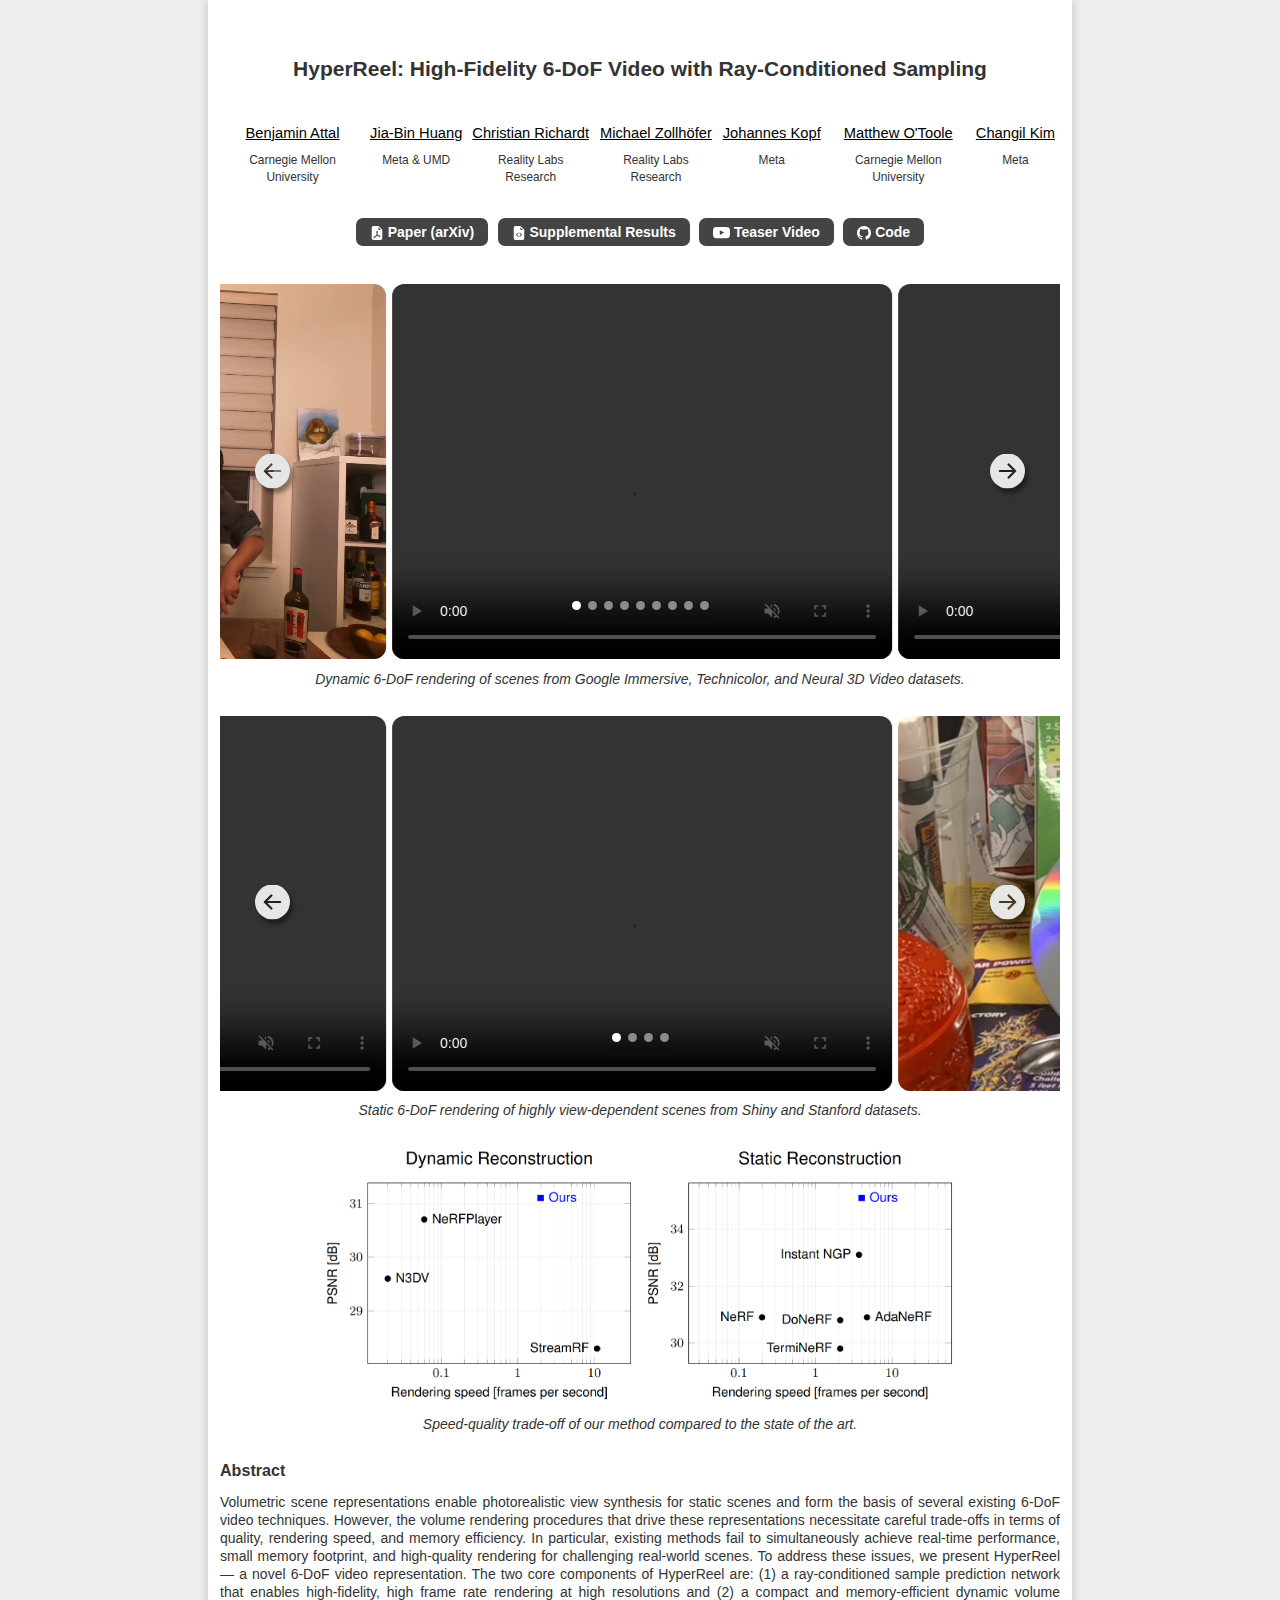
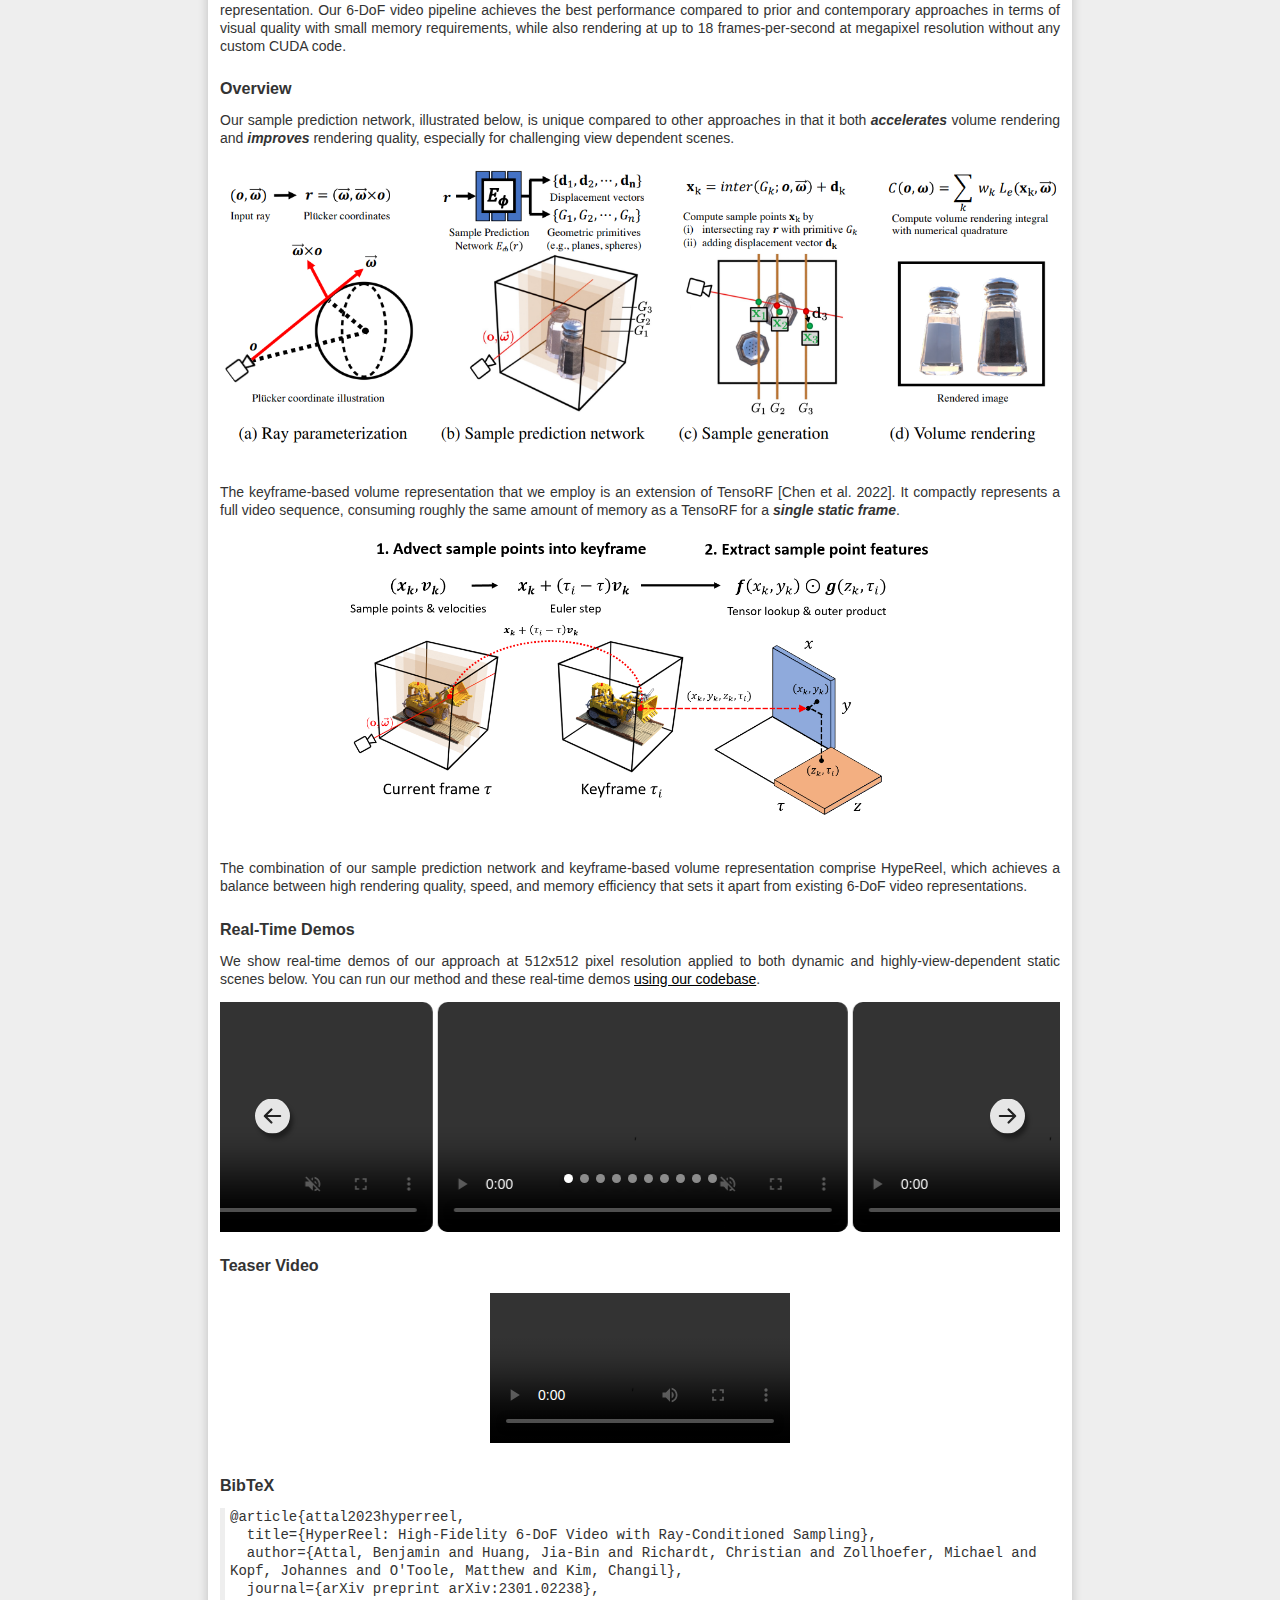
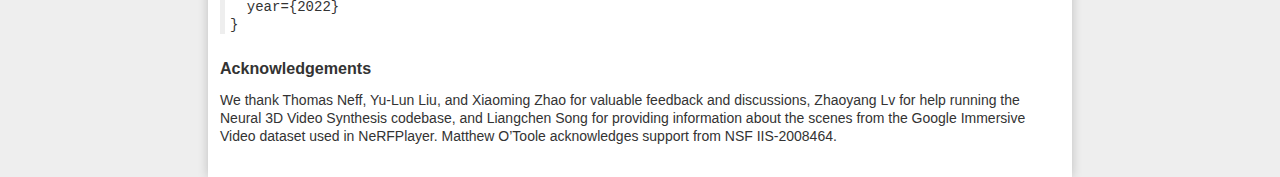
==== index.html @ 1ca680ea "adding video" ====
<!doctype html>
<html lang="en">
<head>
<title>HyperReel: High-Fidelity 6-DoF Video with Ray-Conditioned Sampling</title>
<link rel="stylesheet" href="resources/style.css"/>
<link rel="stylesheet" href="resources/glide.core.min.css">
<link rel="stylesheet" href="resources/glide.theme.min.css">
<link rel="stylesheet" href="resources/glide-custom.css">
<script src="resources/handlers.js"></script>
<script src="resources/glide.min.js"></script>
<script>
window.onload = function() {
  new Glide("#dynamic-carousel", {
    type: "carousel",
    // perView: 1.4,
    perView: 1.68,
    focusAt: "center",
    autoplay: 3000,
    hoverpause: true
  }).mount();
  new Glide("#static-carousel", {
    type: "carousel",
    perView: 1.68,
    focusAt: "center",
    autoplay: 3000,
    hoverpause: true
  }).mount();
  new Glide("#realtime-carousel", {
    type: "carousel",
    perView: 2.05,
    focusAt: "center",
    autoplay: 3000,
    hoverpause: true
  }).mount();
};
</script>
<script async src="https://www.googletagmanager.com/gtag/js?id=G-CQVT3LMJLZ"></script>
<script>
  window.dataLayer = window.dataLayer || [];
  function gtag(){dataLayer.push(arguments);}
  gtag('js', new Date());
  gtag('config', 'G-CQVT3LMJLZ');
</script>
</head>
<body>
<h1 class="center">HyperReel: High-Fidelity 6-DoF Video with Ray-Conditioned Sampling</h1>
<div class="authors">
  <div>
    <p><a href="https://www.battal.me/">Benjamin Attal</a></p>
    <p>Carnegie Mellon University</p>
  </div>
  <div>
    <p><a href="https://jbhuang0604.github.io/">Jia-Bin Huang</a></p>
    <p>Meta & UMD</p>
  </div>
  <div>
    <p><a href="https://richardt.name/">Christian Richardt</a></p>
    <p>Reality Labs Research</p>
  </div>
  <div>
    <p><a href="https://zollhoefer.com/">Michael Zollh&ouml;fer</a></p>
    <p>Reality Labs Research</p>
  </div>
  <div>
    <p><a href="https://johanneskopf.de/">Johannes Kopf</a></p>
    <p>Meta</p>
  </div>
  <div>
    <p><a href="https://www.cs.cmu.edu/~motoole2/">Matthew O'Toole</a></p>
    <p>Carnegie Mellon University</p>
  </div>
  <div>
    <p><a href="https://changilkim.com/">Changil Kim</a></p>
    <p>Meta</p>
  </div>
</div>

<!-- links -->
<div class="links">
  <a href="https://arxiv.org/abs/2301.02238"><span><img src="resources/file-earmark-pdf-fill.svg"/> Paper (arXiv)</span></a>
  <a href="results.html"><span><img src="resources/file-earmark-code-fill.svg"/> Supplemental Results</span></a>
  <a href="#teaser-video"><span><img src="resources/youtube.svg" style="height: 1.2em; vertical-align: -15%;"/> Teaser Video</span></a>
  <a href="https://github.com/facebookresearch/hyperreel"><span><img src="resources/github.svg"/> Code</span></a>
</div>

<!--
<h2>Dynamic Scene Results</h2>
-->

<div class="glide" id="dynamic-carousel">
  <div class="glide__track" data-glide-el="track">
    <ul class="glide__slides">
      <li class="glide__slide">
        <video controls muted loop autoplay>
          <source src="videos/immersive_flames_0.mov" type="video/mp4"/>
        </video>
      </li>
      <li class="glide__slide">
        <video controls muted loop autoplay>
          <source src="videos/immersive_truck_0.mov" type="video/mp4"/>
        </video>
      </li>
      <li class="glide__slide">
        <video controls muted loop autoplay>
          <source src="videos/immersive_horse_50.mov" type="video/mp4"/>
        </video>
      </li>
      <li class="glide__slide">
        <video controls muted loop autoplay>
          <source src="videos/signet_painter.mov" type="video/mp4"/>
        </video>
      </li>
      <li class="glide__slide">
        <video controls muted loop autoplay>
          <source src="videos/signet_theater.mov" type="video/mp4"/>
        </video>
      </li>
      <li class="glide__slide">
        <video controls muted loop autoplay>
          <source src="videos/signet_birthday.mov" type="video/mp4"/>
        </video>
      </li>
      <li class="glide__slide">
        <video controls muted loop autoplay>
          <source src="videos/neural_3d_sear_steak_0.mov" type="video/mp4"/>
        </video>
      </li>
      <li class="glide__slide">
        <video controls muted loop autoplay>
          <source src="videos/neural_3d_cook_spinach_0.mov" type="video/mp4"/>
        </video>
      </li>
      <li class="glide__slide">
        <video controls muted loop autoplay>
          <source src="videos/neural_3d_beef_0.mov" type="video/mp4"/>
        </video>
      </li>
    </ul>
  </div>
  <div class="glide__arrows" data-glide-el="controls">
    <span class="glide__arrow glide__arrow--left" data-glide-dir="<"><img src="resources/arrow-left-circle-fill.svg"/></span>
    <span class="glide__arrow glide__arrow--right" data-glide-dir=">"><img src="resources/arrow-right-circle-fill.svg"/></span>
  </div>
  <div class="glide__bullets" data-glide-el="controls[nav]">
    <span class="glide__bullet" data-glide-dir="=0"></span>
    <span class="glide__bullet" data-glide-dir="=1"></span>
    <span class="glide__bullet" data-glide-dir="=2"></span>
    <span class="glide__bullet" data-glide-dir="=3"></span>
    <span class="glide__bullet" data-glide-dir="=4"></span>
    <span class="glide__bullet" data-glide-dir="=5"></span>
    <span class="glide__bullet" data-glide-dir="=6"></span>
    <span class="glide__bullet" data-glide-dir="=7"></span>
    <span class="glide__bullet" data-glide-dir="=8"></span>
  </div>
</div>
<p class="center shift-to-above">Dynamic 6-DoF rendering of scenes from Google Immersive, Technicolor, and Neural 3D Video datasets.</p>

<!--
<h2>Static Scene Results</h2>
-->

<div class="glide" id="static-carousel">
  <div class="glide__track" data-glide-el="track">
    <ul class="glide__slides">
      <li class="glide__slide">
        <video controls muted loop autoplay>
          <source src="videos/ours_tarot_1.mov" type="video/mp4"/>
        </video>
      </li>
      <li class="glide__slide">
        <video controls muted loop autoplay>
          <source src="videos/ours_cd.mov" type="video/mp4"/>
        </video>
      </li>
      <li class="glide__slide">
        <video controls muted loop autoplay>
          <source src="videos/ours_lab.mov" type="video/mp4"/>
        </video>
      </li>
      <li class="glide__slide">
        <video controls muted loop autoplay>
          <source src="videos/ours_tarot_small_1.mov" type="video/mp4"/>
        </video>
      </li>
    </ul>
  </div>
  <div class="glide__arrows" data-glide-el="controls">
    <span class="glide__arrow glide__arrow--left" data-glide-dir="<"><img src="resources/arrow-left-circle-fill.svg"/></span>
    <span class="glide__arrow glide__arrow--right" data-glide-dir=">"><img src="resources/arrow-right-circle-fill.svg"/></span>
  </div>
  <div class="glide__bullets" data-glide-el="controls[nav]">
    <span class="glide__bullet" data-glide-dir="=0"></span>
    <span class="glide__bullet" data-glide-dir="=1"></span>
    <span class="glide__bullet" data-glide-dir="=2"></span>
    <span class="glide__bullet" data-glide-dir="=3"></span>
  </div>
</div>
<p class="center shift-to-above">Static 6-DoF rendering of highly view-dependent scenes from Shiny and Stanford datasets.</p>

<!--
<h2>Method Performance</h2>
-->

<img src="figures/performance.png" style="display: block; width: 75%; margin: 0 auto;"/>
<p class="center shift-to-above">Speed-quality trade-off of our method compared to the state of the art.</p>

<h2>Abstract</h2>
<p class="justify">Volumetric scene representations enable photorealistic view synthesis for static scenes and form the basis of several existing 6-DoF video techniques.
However, the volume rendering procedures that drive these representations necessitate careful trade-offs in terms of quality, rendering speed, and memory efficiency. 
In particular, existing methods fail to simultaneously achieve real-time performance, small memory footprint, and high-quality rendering for challenging real-world scenes. 
To address these issues, we present HyperReel &mdash; a novel 6-DoF video representation.
The two core components of HyperReel are: 
(1) a ray-conditioned sample prediction network that enables high-fidelity, high frame rate rendering at high resolutions and 
(2) a compact and memory-efficient dynamic volume representation. 
Our 6-DoF video pipeline achieves the best performance compared to prior and contemporary approaches in terms of visual quality with small memory requirements, while also rendering at up to 18 frames-per-second at megapixel resolution without any custom CUDA code.</p>


<h2>Overview</h2>
<div class="justify">
  <p>
    <!--
    Volumetric scene representations such as neural radiance fields [Mildenhall et al. 2020] and instant neural graphics primitives [Müller et al. 2022] have recently made
    great strides towards photorealistic view synthesis for static scenes.

    While several recent works build dynamic view syntheisis pipelines on top of these volumetric representations,
    it remains a challenging task to create a 6-DoF video format that can achieve high quality, fast rendering, and a small memory footprint.

    <br>
    <br>

    We present <em>HyperReel</em>, a novel representation for 6-Degree-of-Freedom Video that achieves state-of-the-art quality
    while being memory efficient and real-time renderable at high-resolution. The two core components of HyperReel are:

    <ol>
        <li>A ray-conditioned sample prediction network that produces sparse point samples for volume rendering.</li>
        <li>A compact keyframe-based dynamic volume representation for dynamic scenes.</li>
    </ol>
    !-->

    Our sample prediction network, illustrated below, is unique compared to other approaches in that it
    both <em>accelerates</em> volume rendering and <em>improves</em> rendering quality,</li>
    especially for challenging view dependent scenes.

    <br>
    <br>
    <img src="figures/pipeline.png" style="display: block; width: 100%; margin-left: auto; margin-right: auto;"/>
    <br>
    <br>

    The keyframe-based volume representation that we employ is an extension of TensoRF [Chen et al. 2022].
    It compactly represents a full video sequence, consuming roughly the same amount of memory as a TensoRF for a <em>single static frame</em>.

    <br>
    <br>
    <img src="figures/dynamic.png" style="display: block; width: 70%; margin-left: auto; margin-right: auto;"/>
    <br>
    <br>

    The combination of our sample prediction network and keyframe-based volume representation comprise HypeReel, which achieves a balance between high rendering quality, speed, and memory efficiency
    that sets it apart from existing 6-DoF video representations.

  </p>
</div>

<!--
<div style="text-align: center;">
  <div class="flex" style="justify-content: space-between; align-items: center; margin-top: 2em;">
    <img src="figures/web_teaser.svg" style="display: block; width: 65%; margin-left:"/>
    <img src="figures/teaser_graph.svg" style="display: block; width: 34%; margin-left:"/>
  </div>
  <p>We present <em>Neural Light Fields with Ray-Space Embedding</em>, which map rays directly to integrated radiance.</p>
</div>
-->

<!--
<div class="flex" style="justify-content: space-between; align-items: center; margin-top: 2em;">
  <img src="figures/teaser_illustration.svg" style="width: 29%;"/>
  <img src="figures/teaser_visual.svg" style="width: 40%;"/>
  <img src="figures/teaser_graph.svg" style="width: 29%;"/>
</div>
<p class="justify">We present <em>Neural Light Fields with Ray-Space Embedding</em>, which map rays directly to integrated radiance (<em>left</em>). Our representation allows for high-quality view synthesis with faithful reconstruction of complex view dependence (<em>middle</em>). We are able to synthesize novel views in a fraction of the time required for the current state-of-the-art approaches, with comparable memory footprint. Our method achieves a more favorable trade-off between quality, speed, and memory than existing approaches for both dense and sparse light fields (<em>right</em>).</p>
-->

<h2 id="demo_videos">Real-Time Demos</h2>
<div class="justify">
<p>
  We show real-time demos of our approach at 512x512 pixel resolution applied to both dynamic and highly-view-dependent static scenes below.
  You can run our method and these real-time demos <a href="https://github.com/facebookresearch/hyperreel">using our codebase</a>.
</p>
</div>

<!-- real-time demo carousel -->
<div class="glide" id="realtime-carousel">
  <div class="glide__track" data-glide-el="track">
    <ul class="glide__slides">
      <li class="glide__slide">
        <video controls muted loop autoplay>
          <source src="videos/technicolor_1.mov" type="video/mp4"/>
        </video>
      </li>
      <li class="glide__slide">
        <video controls muted loop autoplay>
          <source src="videos/technicolor_2.mov" type="video/mp4"/>
        </video>
      </li>
      <li class="glide__slide">
        <video controls muted loop autoplay>
          <source src="videos/immersive_2.mov" type="video/mp4"/>
        </video>
      </li>
      <li class="glide__slide">
        <video controls muted loop autoplay>
          <source src="videos/immersive_1.mov" type="video/mp4"/>
        </video>
      </li>
      <li class="glide__slide">
        <video controls muted loop autoplay>
          <source src="videos/shiny_1.mov" type="video/mp4"/>
        </video>
      </li>
      <li class="glide__slide">
        <video controls muted loop autoplay>
          <source src="videos/shiny_2.mov" type="video/mp4"/>
        </video>
      </li>
      <li class="glide__slide">
        <video controls muted loop autoplay>
          <source src="videos/stanford_1.mov" type="video/mp4"/>
        </video>
      </li>
      <li class="glide__slide">
        <video controls muted loop autoplay>
          <source src="videos/stanford_2.mov" type="video/mp4"/>
        </video>
      </li>
      <li class="glide__slide">
        <video controls muted loop autoplay>
          <source src="videos/donerf_1.mov" type="video/mp4"/>
        </video>
      </li>
      <li class="glide__slide">
        <video controls muted loop autoplay>
          <source src="videos/donerf_2.mov" type="video/mp4"/>
        </video>
      </li>
    </ul>
  </div>
  <div class="glide__arrows" data-glide-el="controls">
    <span class="glide__arrow glide__arrow--left" data-glide-dir="<"><img src="resources/arrow-left-circle-fill.svg"/></span>
    <span class="glide__arrow glide__arrow--right" data-glide-dir=">"><img src="resources/arrow-right-circle-fill.svg"/></span>
  </div>
  <div class="glide__bullets" data-glide-el="controls[nav]">
    <span class="glide__bullet" data-glide-dir="=0"></span>
    <span class="glide__bullet" data-glide-dir="=1"></span>
    <span class="glide__bullet" data-glide-dir="=2"></span>
    <span class="glide__bullet" data-glide-dir="=3"></span>
    <span class="glide__bullet" data-glide-dir="=4"></span>
    <span class="glide__bullet" data-glide-dir="=5"></span>
    <span class="glide__bullet" data-glide-dir="=6"></span>
    <span class="glide__bullet" data-glide-dir="=7"></span>
    <span class="glide__bullet" data-glide-dir="=8"></span>
    <span class="glide__bullet" data-glide-dir="=9"></span>
  </div>
</div>


<h2 id="teaser-video">Teaser Video</h2>
<div style="margin-left: auto; margin-right: auto; text-align: center;">
  <video controls style="width: auto; height: auto; display: inline-block;">
    <source src="figures/hyperreel.mp4" type="video/mp4"/>
  </video>
</div>

<h2>BibTeX</h2>
<pre><code>@article{attal2023hyperreel,
  title={HyperReel: High-Fidelity 6-DoF Video with Ray-Conditioned Sampling},
  author={Attal, Benjamin and Huang, Jia-Bin and Richardt, Christian and Zollhoefer, Michael and Kopf, Johannes and O'Toole, Matthew and Kim, Changil},
  journal={arXiv preprint arXiv:2301.02238},
  year={2022}
}</code></pre>

<h2>Acknowledgements</h2>
<p>We thank Thomas Neff, Yu-Lun Liu, and Xiaoming Zhao
for valuable feedback and discussions, Zhaoyang Lv for
help running the Neural 3D Video Synthesis codebase,
and Liangchen Song for providing information about the
scenes from the Google Immersive Video dataset used in
NeRFPlayer. Matthew O’Toole acknowledges support
from NSF IIS-2008464.</p>

</body>
</html>
---- resources/style.css ----
html {
  background-color: #eee;
  margin: 0;
  scroll-behavior: smooth;
}
body {
  font-family: -apple-system, BlinkMacSystemFont, helvetica, arial, sans-serif;
  /* font-size: 11pt; */
  /* line-height: 1.2em; */
  font-size: 14px;
  line-height: 18px;
  font-weight: 300;
  text-align: left;
  background-color: white;
  color: #333;
  width: 840px;
  margin: 0 auto;
  padding: 18px 12px;
  box-shadow: 0 0 10px 0 rgba(0, 0, 0, 0.2);
  -webkit-font-smoothing: antialiased;
}
body.results {
  font-family: -apple-system, BlinkMacSystemFont, helvetica, arial, sans-serif;
  /* font-size: 11pt; */
  /* line-height: 1.2em; */
  font-size: 14px;
  line-height: 18px;
  font-weight: 300;
  text-align: left;
  background-color: white;
  color: #333;
  width: 1024px;
  margin: 0 auto;
  padding: 18px 12px;
  box-shadow: 0 0 10px 0 rgba(0, 0, 0, 0.2);
  -webkit-font-smoothing: antialiased;
}
h1 {
  /* text-align: center; */
  text-align: left;
}
h1 {
  font-size: 1.5em;
  margin-top: 2em;
  margin-bottom: 1em;
}
h2 {
  font-size: 1.15em;
  margin-top: 1.5em;
  /* margin-bottom: 0; */
}
h2 span:last-child {
  float: right;
  font-weight: bold;
  color: #333;
  background-color: #ddd;
  border-radius: 0.2em;
  padding: 0 0.3em 0 0.35em;
  font-size: 0.8em;
  font-family: verdana;
}
p, ul {
  /* margin-top: 0.6em;
  margin-bottom: 1.1em; */
}
ul {
  padding-left: 2em;
}
a {
  text-decoration: underline; color: black;
}
a:hover {
  text-decoration: underline; color: gray;
}
a.invert {
  text-decoration: none; color: white; font-weight: bold;
}
a.invert:hover {
  text-decoration: none; color: #ccc;
}

div.links {
  text-align: center;
  justify-content: space-around;
  margin-top: 0.5em;
  margin-bottom: 2.5em;
  line-height: 2.5em;
}
div.links a {
  text-decoration: none;
}
div.links a:hover {
  text-decoration: none;
}
div.links span {
  background-color: #444;
  color: white;
  font-weight: bold;
  border-radius: 0.5em;
  padding: 0.4em 1em 0.5em 1em;
  margin: 0 0.2em;
  white-space: nowrap;
}
div.links span:hover {
  background-color: #777;
}
div.links img {
  height: 1em;
  vertical-align: -10%;
  filter: brightness(0%) saturate(100%) invert(100%) sepia(0%) saturate(0%) hue-rotate(24deg) brightness(100%) contrast(100%);
}

/* wrap long lines */
pre {
  white-space: pre-wrap;
  white-space: -moz-pre-wrap;
  white-space: -o-pre-wrap;
  word-wrap: break-word;
  text-align: left;
}
pre {
  border-left: 5px solid #eee;
  padding-left: 5px;
}
@media only screen and (max-device-width: 480px) {
  html { background-color: white; }
  body { width: 97%; box-shadow: none; }
  body {
    -webkit-text-size-adjust: 100%;
    -moz-text-size-adjust:    100%;
    -ms-text-size-adjust:     100%;
  }
  body { font-size: 1.25em; font-size: 2.1vw; line-height: 1.6em; line-height: 2.7vw; }
}
@media print {
  html { background-color: white; }
  body { width: 97%; box-shadow: none; }
}

button {
  padding: 0.5em 0.75em;
  margin: 0.4em 0.4em;
  min-width: 18ch;
  max-width: 18ch;
  text-align: left;
  background-color: #ddd;
  color: #333;
  border-radius: 5px;
  border: none;
  cursor: pointer;

  @media screen and (-ms-high-contrast: active) {
    border: 2px solid currentcolor;
  }
}

button.on {
  background-color: #333;
  color: #bbb;
}

p.btncap {
  margin: 0.4em 0.4em;
  padding: 0 0.2em;
  color: #333;
  border-bottom: 2px solid #333;
  font-weight: bold;
  font-style: italic;
  font-size: 0.8em;
}

.shift-to-above {
  margin-top: 0.75em;
  margin-bottom: 2em;
  font-style: italic;
}
.center {
  text-align: center;
}
.flex {
  display: flex;
}
.desc {
  margin: 1.5em 0.4em;
}
.wider_buttons button {
  display: block;
  min-width: 18ch;
  max-width: 18ch;
}
.horns button {
  text-align: center;
  display: block;
  min-width: 27ch;
  width: 180px;
}
.tarot button {
  text-align: center;
  display: block;
  min-width: 11ch;
  width: 95px;
}
button {
  display: block;
}
video {
  display: none;
  max-width: 640px;
  max-height: 640px;
  width: auto;
  height: auto;
  margin: 0.4em;
}
video.fabien{
  margin-top: 10em;
  margin-bottom: 10em;
  -moz-transform:rotate(-90deg);
  -webkit-transform:rotate(-90deg);
  -o-transform:rotate(-90deg);
  -ms-transform:rotate(-90deg);
  transform:rotate(-90deg);
}
video.on {
  display: block;
}
img[id^="img"] {
  display: none;
  max-width: 640px;
  max-height: 640px;
  width: auto;
  height: auto;
  margin: 0.4em;
}
img.shiny_img {
  display: none;
  max-width: 640px;
  max-height: 640px;
  width: auto;
  height: auto;
  margin: 0.4em;
}
img.on {
  display: block;
}

.teaser {
}

.teaser video {
  width: 410px;
}

.teaser .crop {
  overflow: hidden;
  height: 307px;
}

.teaser .horns video {
  height: 307px;
  margin-top: 0px;
}

.teaser .tarot video {
  height: 410px;
  margin-top: -65px;
}

.closeup {
  width: 100px;
}

.closeup img {
  width: 100%;
}

.closeup div {
  width: 100%;
  font-size: 1em;
  font-weight: 400;
  text-align: center;
}

.closeup em {
  font-weight: 600;
  font-style: normal;
}

/*
div.imgcontainer {
  display: none;
  width: 540px;
  height: 540px;
  margin: 0.4em;
}
div.on {
  display: block;
}

div.imgcontainer img {
  display: block;
  max-width: 100%;
  max-height: 100%;
  width: auto;
  height: auto;
}
*/

.authors {
  display: flex;
  justify-content: space-evenly;
  text-align: center;
}

.authors div {
  /* width: 25ch; */
  margin-top: 10px;
  margin-bottom: 10px;
  margin-left: 5px;
  margin-right: 5px;
}

.authors div p:first-child {
  font-size: 1.05em;
  margin-bottom: 0.7em;
  white-space: nowrap;
}

.authors div p:last-child {
  margin-top: 0.5em;
  font-size: 0.85em;
  line-height: 1.4em;
}

.justify {
  text-align: justify;
}

.shadow {
  box-shadow: 0 4px 8px 0 rgba(0, 0, 0, 0.2), 0 6px 20px 0 rgba(0, 0, 0, 0.19);
}

em {
  font-weight: bold;
}

.tooltip {
  position: relative;
  display: inline-block;
  text-decoration: underline;
  text-decoration-style: dotted;
  cursor: pointer;
}

.tooltip .tooltiptext {
  visibility: hidden;
  width: 120px;
  background-color: black;
  color: #fff;
  text-align: left;
  border-radius: 6px;
  padding: 5px;
  position: absolute;
  z-index: 1;
  bottom: 150%;
  left: 50%;
  margin-left: -60px;
}

.tooltip .tooltiptext::after {
  content: "";
  position: absolute;
  top: 100%;
  left: 50%;
  margin-left: -5px;
  border-width: 5px;
  border-style: solid;
  border-color: black transparent transparent transparent;
}

.tooltip:hover .tooltiptext {
  visibility: visible;
}
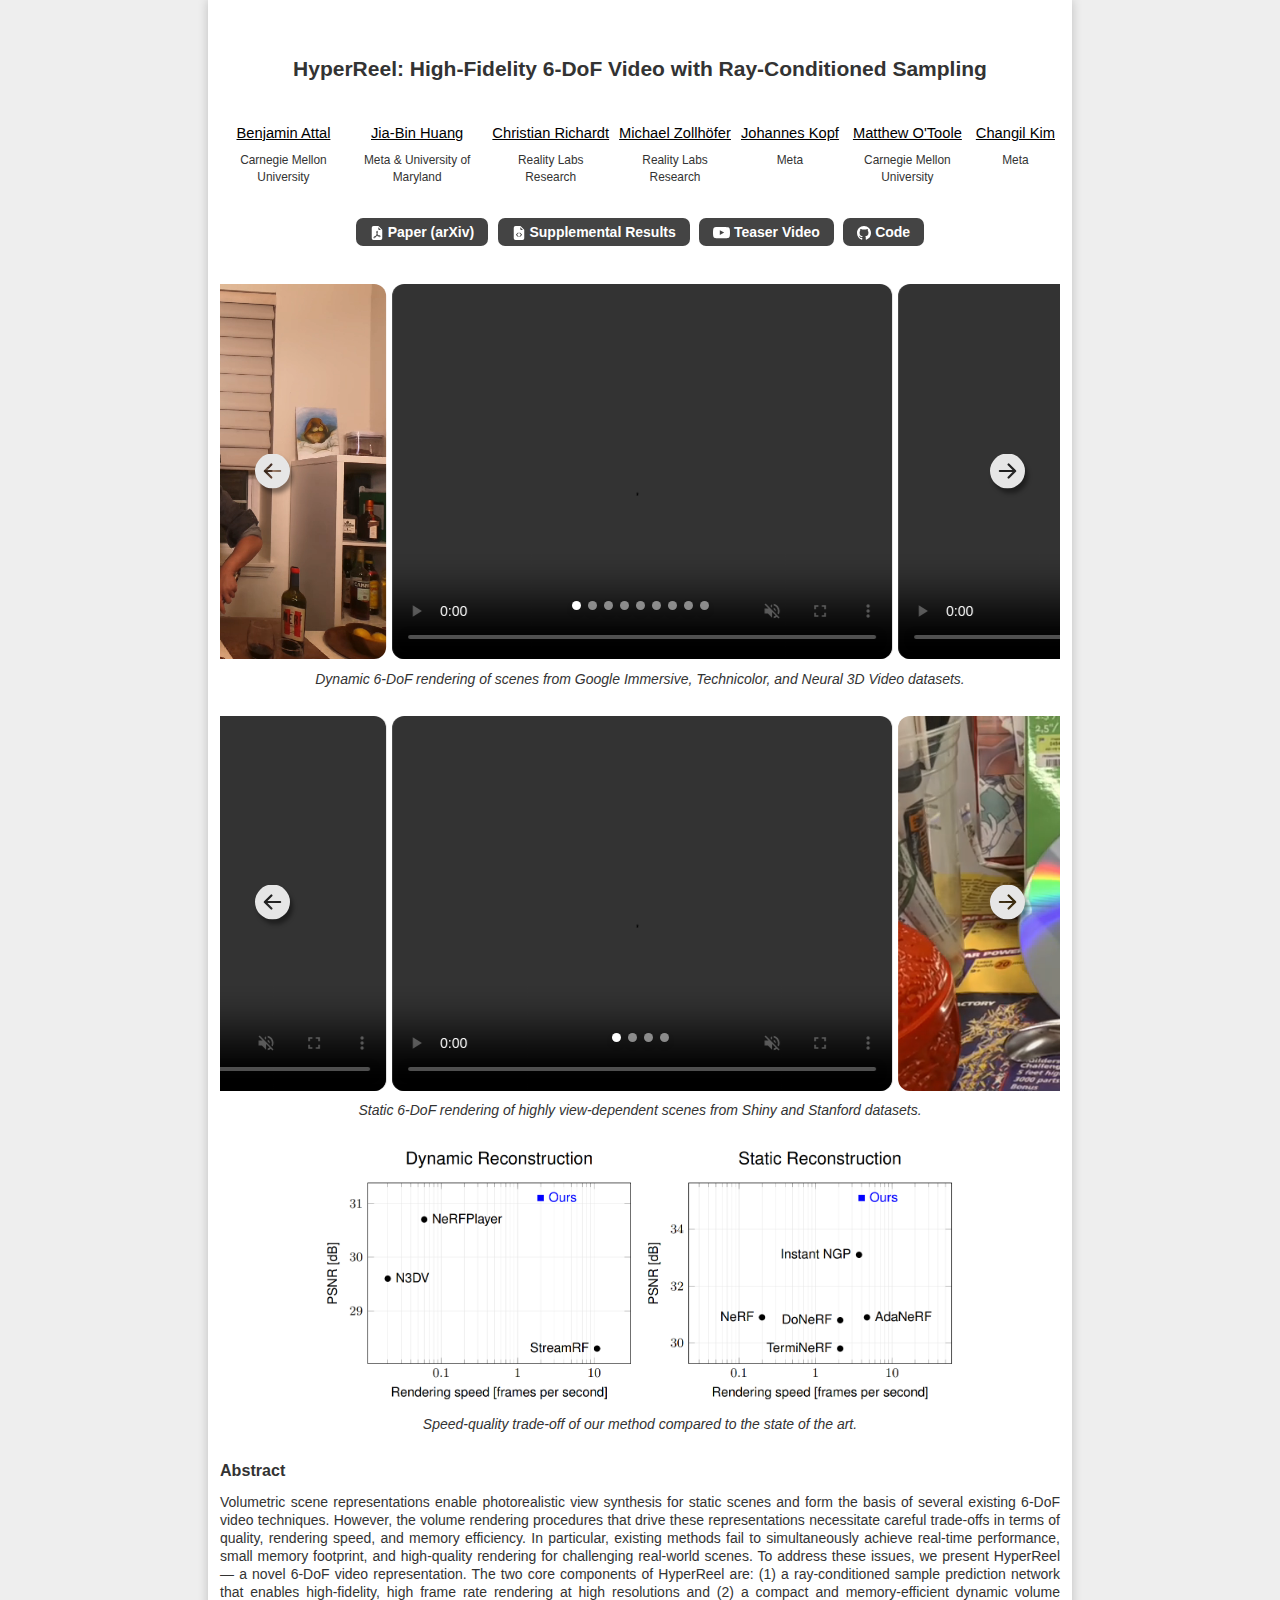
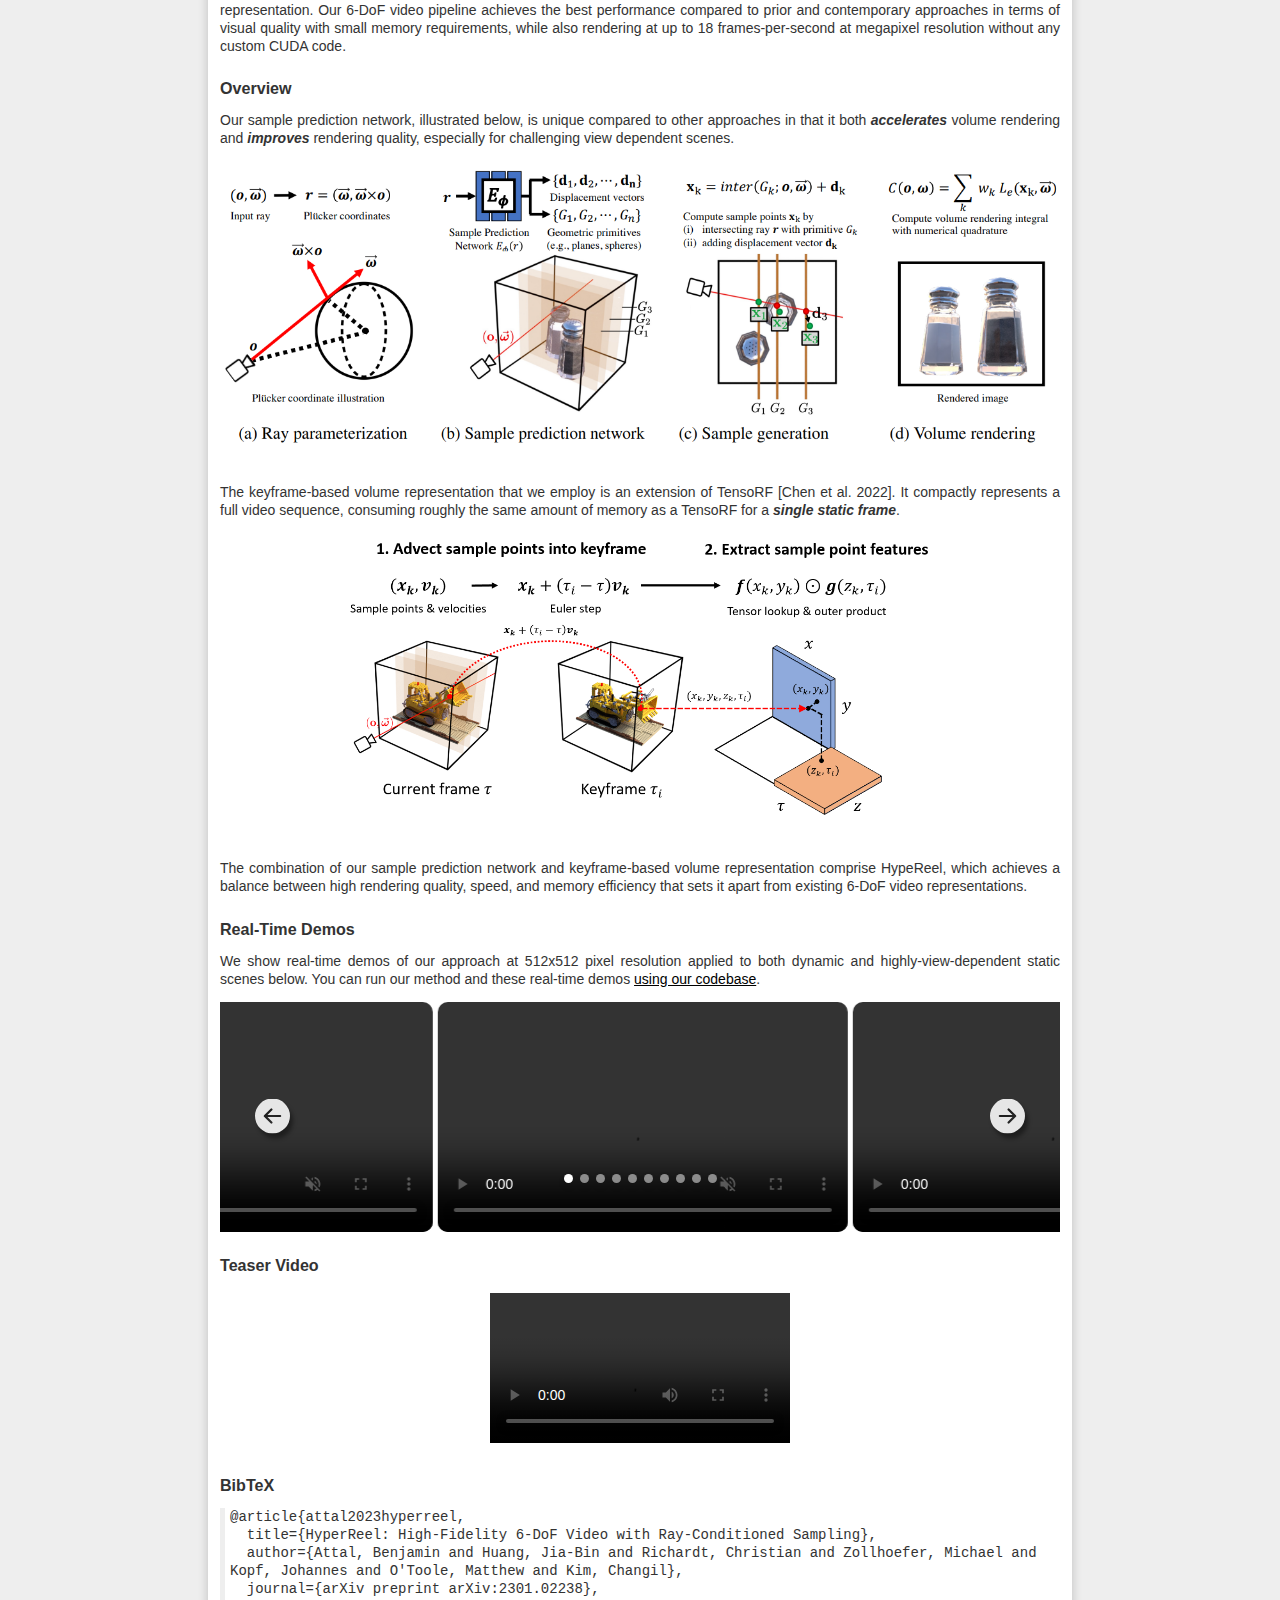
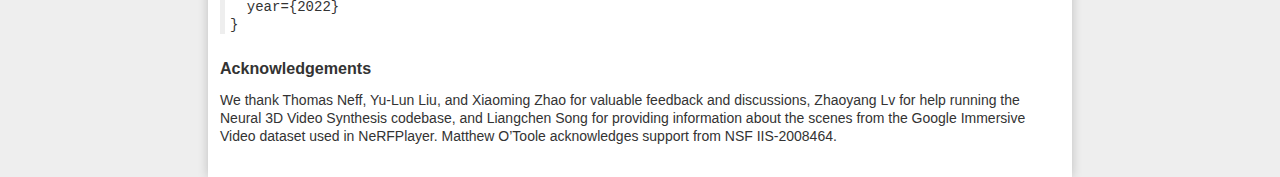
==== commit 68271fd8: "updates" ====
--- a/index.html
+++ b/index.html
@@ -51,7 +51,7 @@
   </div>
   <div>
     <p><a href="https://jbhuang0604.github.io/">Jia-Bin Huang</a></p>
-    <p>Meta & UMD</p>
+    <p>Meta &amp; University of Maryland</p>
   </div>
   <div>
     <p><a href="https://richardt.name/">Christian Richardt</a></p>
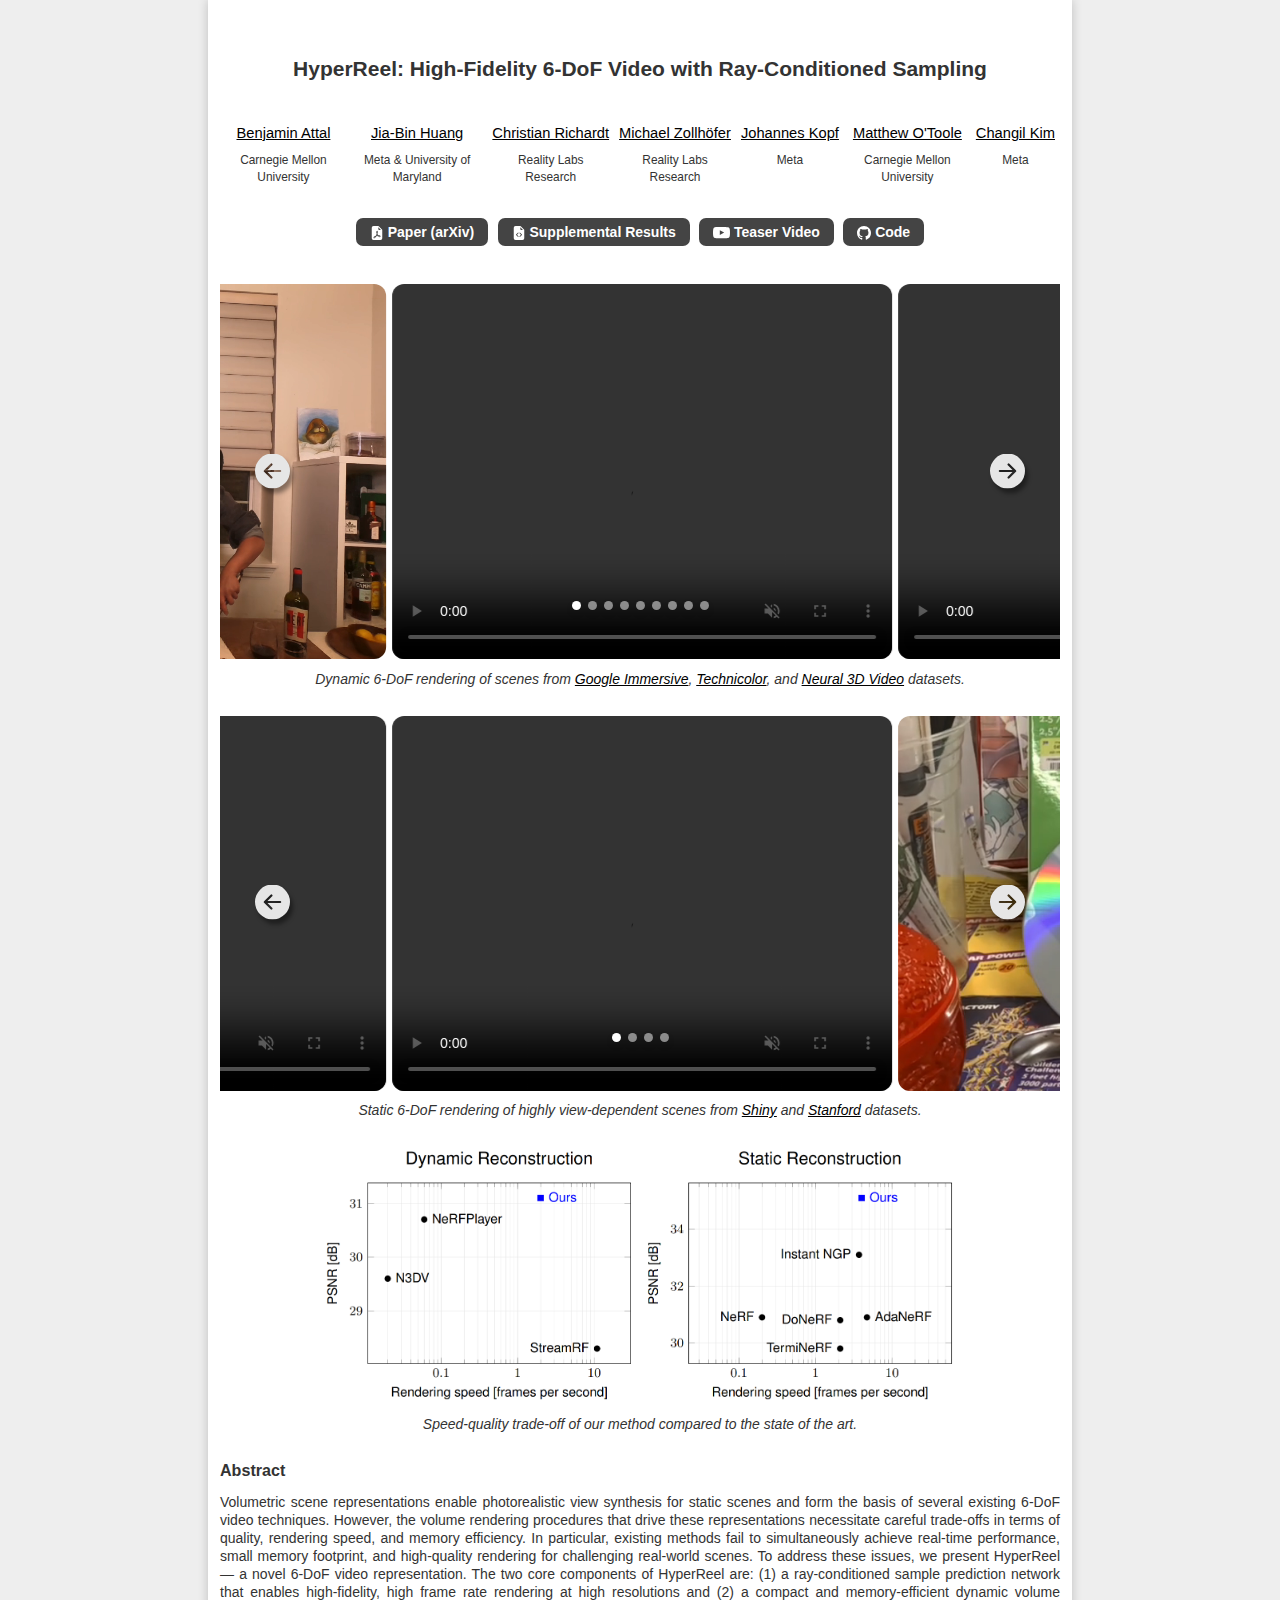
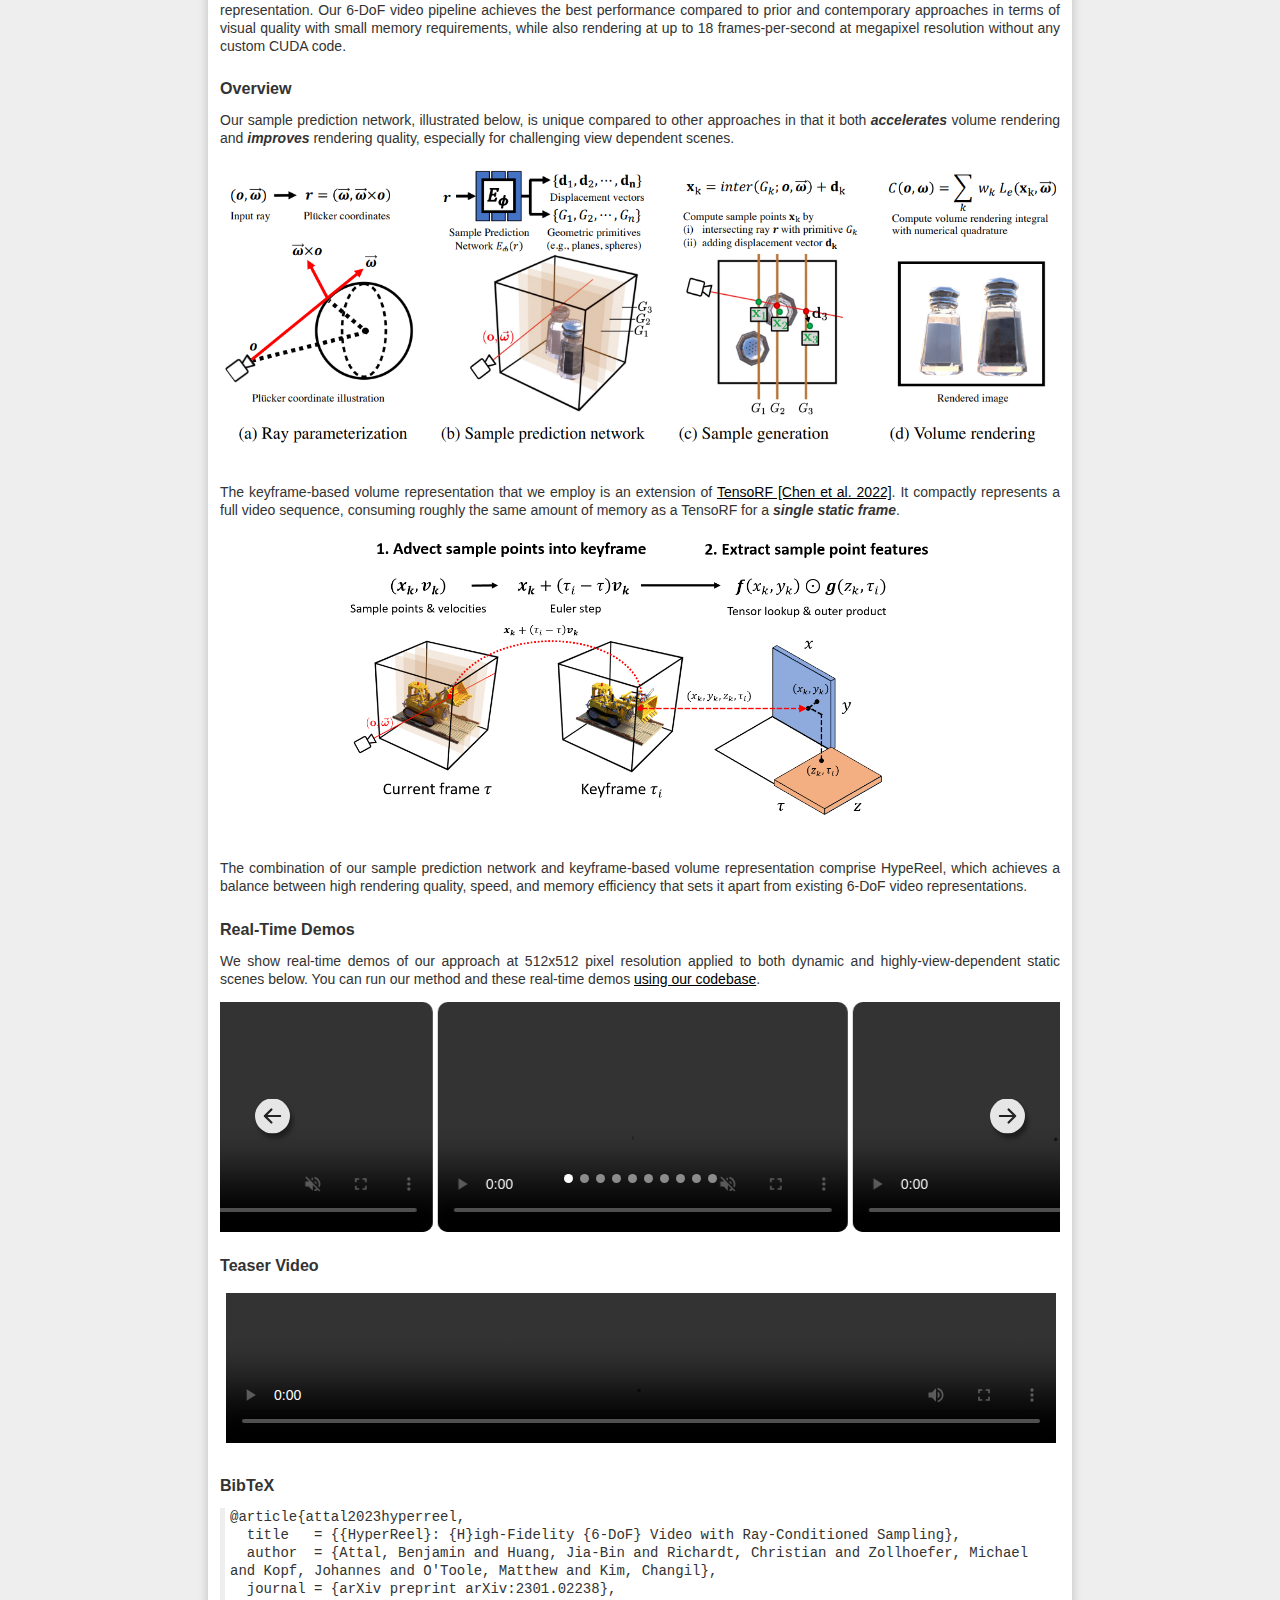
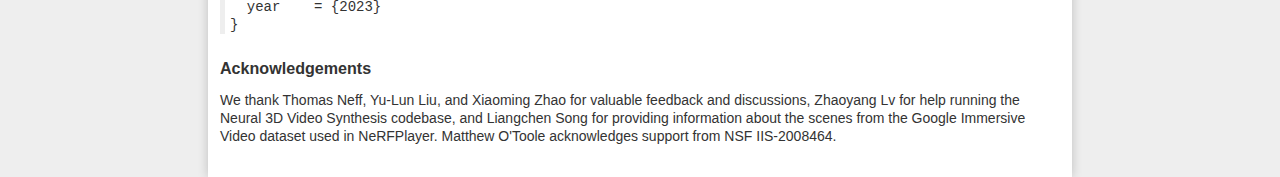
==== commit c6e5715b: "updates" ====
--- a/index.html
+++ b/index.html
@@ -12,7 +12,6 @@
 window.onload = function() {
   new Glide("#dynamic-carousel", {
     type: "carousel",
-    // perView: 1.4,
     perView: 1.68,
     focusAt: "center",
     autoplay: 3000,
@@ -34,12 +33,12 @@
   }).mount();
 };
 </script>
-<script async src="https://www.googletagmanager.com/gtag/js?id=G-CQVT3LMJLZ"></script>
+<script async src="https://www.googletagmanager.com/gtag/js?id=G-RZ6PES7EKD"></script>
 <script>
   window.dataLayer = window.dataLayer || [];
   function gtag(){dataLayer.push(arguments);}
   gtag('js', new Date());
-  gtag('config', 'G-CQVT3LMJLZ');
+  gtag('config', 'G-RZ6PES7EKD');
 </script>
 </head>
 <body>
@@ -82,10 +81,6 @@
   <a href="#teaser-video"><span><img src="resources/youtube.svg" style="height: 1.2em; vertical-align: -15%;"/> Teaser Video</span></a>
   <a href="https://github.com/facebookresearch/hyperreel"><span><img src="resources/github.svg"/> Code</span></a>
 </div>
-
-<!--
-<h2>Dynamic Scene Results</h2>
--->
 
 <div class="glide" id="dynamic-carousel">
   <div class="glide__track" data-glide-el="track">
@@ -153,11 +148,7 @@
     <span class="glide__bullet" data-glide-dir="=8"></span>
   </div>
 </div>
-<p class="center shift-to-above">Dynamic 6-DoF rendering of scenes from Google Immersive, Technicolor, and Neural 3D Video datasets.</p>
-
-<!--
-<h2>Static Scene Results</h2>
--->
+<p class="center shift-to-above">Dynamic 6-DoF rendering of scenes from <a href="https://github.com/augmentedperception/deepview_video_dataset">Google Immersive</a>, <a href="https://www.interdigital.com/data_sets/light-field-dataset">Technicolor</a>, and <a href="https://github.com/facebookresearch/Neural_3D_Video">Neural 3D Video</a> datasets.</p>
 
 <div class="glide" id="static-carousel">
   <div class="glide__track" data-glide-el="track">
@@ -195,11 +186,7 @@
     <span class="glide__bullet" data-glide-dir="=3"></span>
   </div>
 </div>
-<p class="center shift-to-above">Static 6-DoF rendering of highly view-dependent scenes from Shiny and Stanford datasets.</p>
-
-<!--
-<h2>Method Performance</h2>
--->
+<p class="center shift-to-above">Static 6-DoF rendering of highly view-dependent scenes from <a href="https://vistec-my.sharepoint.com/:f:/g/personal/pakkapon_p_s19_vistec_ac_th/EnIUhsRVJOdNsZ_4smdhye0B8z0VlxqOR35IR3bp0uGupQ?e=TsaQgM">Shiny</a> and <a href="http://lightfield.stanford.edu/lfs.html">Stanford</a> datasets.</p>
 
 <img src="figures/performance.png" style="display: block; width: 75%; margin: 0 auto;"/>
 <p class="center shift-to-above">Speed-quality trade-off of our method compared to the state of the art.</p>
@@ -214,29 +201,9 @@
 (2) a compact and memory-efficient dynamic volume representation. 
 Our 6-DoF video pipeline achieves the best performance compared to prior and contemporary approaches in terms of visual quality with small memory requirements, while also rendering at up to 18 frames-per-second at megapixel resolution without any custom CUDA code.</p>
 
-
 <h2>Overview</h2>
 <div class="justify">
   <p>
-    <!--
-    Volumetric scene representations such as neural radiance fields [Mildenhall et al. 2020] and instant neural graphics primitives [Müller et al. 2022] have recently made
-    great strides towards photorealistic view synthesis for static scenes.
-
-    While several recent works build dynamic view syntheisis pipelines on top of these volumetric representations,
-    it remains a challenging task to create a 6-DoF video format that can achieve high quality, fast rendering, and a small memory footprint.
-
-    <br>
-    <br>
-
-    We present <em>HyperReel</em>, a novel representation for 6-Degree-of-Freedom Video that achieves state-of-the-art quality
-    while being memory efficient and real-time renderable at high-resolution. The two core components of HyperReel are:
-
-    <ol>
-        <li>A ray-conditioned sample prediction network that produces sparse point samples for volume rendering.</li>
-        <li>A compact keyframe-based dynamic volume representation for dynamic scenes.</li>
-    </ol>
-    !-->
-
     Our sample prediction network, illustrated below, is unique compared to other approaches in that it
     both <em>accelerates</em> volume rendering and <em>improves</em> rendering quality,</li>
     especially for challenging view dependent scenes.
@@ -247,7 +214,7 @@
     <br>
     <br>
 
-    The keyframe-based volume representation that we employ is an extension of TensoRF [Chen et al. 2022].
+    The keyframe-based volume representation that we employ is an extension of <a href="https://apchenstu.github.io/TensoRF/">TensoRF [Chen et al. 2022]</a>.
     It compactly represents a full video sequence, consuming roughly the same amount of memory as a TensoRF for a <em>single static frame</em>.
 
     <br>
@@ -258,28 +225,8 @@
 
     The combination of our sample prediction network and keyframe-based volume representation comprise HypeReel, which achieves a balance between high rendering quality, speed, and memory efficiency
     that sets it apart from existing 6-DoF video representations.
-
   </p>
 </div>
-
-<!--
-<div style="text-align: center;">
-  <div class="flex" style="justify-content: space-between; align-items: center; margin-top: 2em;">
-    <img src="figures/web_teaser.svg" style="display: block; width: 65%; margin-left:"/>
-    <img src="figures/teaser_graph.svg" style="display: block; width: 34%; margin-left:"/>
-  </div>
-  <p>We present <em>Neural Light Fields with Ray-Space Embedding</em>, which map rays directly to integrated radiance.</p>
-</div>
--->
-
-<!--
-<div class="flex" style="justify-content: space-between; align-items: center; margin-top: 2em;">
-  <img src="figures/teaser_illustration.svg" style="width: 29%;"/>
-  <img src="figures/teaser_visual.svg" style="width: 40%;"/>
-  <img src="figures/teaser_graph.svg" style="width: 29%;"/>
-</div>
-<p class="justify">We present <em>Neural Light Fields with Ray-Space Embedding</em>, which map rays directly to integrated radiance (<em>left</em>). Our representation allows for high-quality view synthesis with faithful reconstruction of complex view dependence (<em>middle</em>). We are able to synthesize novel views in a fraction of the time required for the current state-of-the-art approaches, with comparable memory footprint. Our method achieves a more favorable trade-off between quality, speed, and memory than existing approaches for both dense and sparse light fields (<em>right</em>).</p>
--->
 
 <h2 id="demo_videos">Real-Time Demos</h2>
 <div class="justify">
@@ -363,20 +310,19 @@
   </div>
 </div>
 
-
 <h2 id="teaser-video">Teaser Video</h2>
-<div style="margin-left: auto; margin-right: auto; text-align: center;">
-  <video controls style="width: auto; height: auto; display: inline-block;">
+<div class="center">
+  <video controls style="width: 830px;" class="no-result">
     <source src="figures/hyperreel.mp4" type="video/mp4"/>
   </video>
 </div>
 
 <h2>BibTeX</h2>
 <pre><code>@article{attal2023hyperreel,
-  title={HyperReel: High-Fidelity 6-DoF Video with Ray-Conditioned Sampling},
-  author={Attal, Benjamin and Huang, Jia-Bin and Richardt, Christian and Zollhoefer, Michael and Kopf, Johannes and O'Toole, Matthew and Kim, Changil},
-  journal={arXiv preprint arXiv:2301.02238},
-  year={2022}
+  title   = {{HyperReel}: {H}igh-Fidelity {6-DoF} Video with Ray-Conditioned Sampling},
+  author  = {Attal, Benjamin and Huang, Jia-Bin and Richardt, Christian and Zollhoefer, Michael and Kopf, Johannes and O'Toole, Matthew and Kim, Changil},
+  journal = {arXiv preprint arXiv:2301.02238},
+  year    = {2023}
 }</code></pre>
 
 <h2>Acknowledgements</h2>
@@ -385,7 +331,7 @@
 help running the Neural 3D Video Synthesis codebase,
 and Liangchen Song for providing information about the
 scenes from the Google Immersive Video dataset used in
-NeRFPlayer. Matthew O’Toole acknowledges support
+NeRFPlayer. Matthew O'Toole acknowledges support
 from NSF IIS-2008464.</p>
 
 </body>
--- a/resources/style.css
+++ b/resources/style.css
@@ -211,7 +211,7 @@
   height: auto;
   margin: 0.4em;
 }
-video.fabien{
+video.fabien {
   margin-top: 10em;
   margin-bottom: 10em;
   -moz-transform:rotate(-90deg);
@@ -222,6 +222,11 @@
 }
 video.on {
   display: block;
+}
+video.no-result {
+  display: inline-block;
+  max-width: none;
+  max-height: none;
 }
 img[id^="img"] {
   display: none;
@@ -380,5 +385,3 @@
 .tooltip:hover .tooltiptext {
   visibility: visible;
 }
-
-
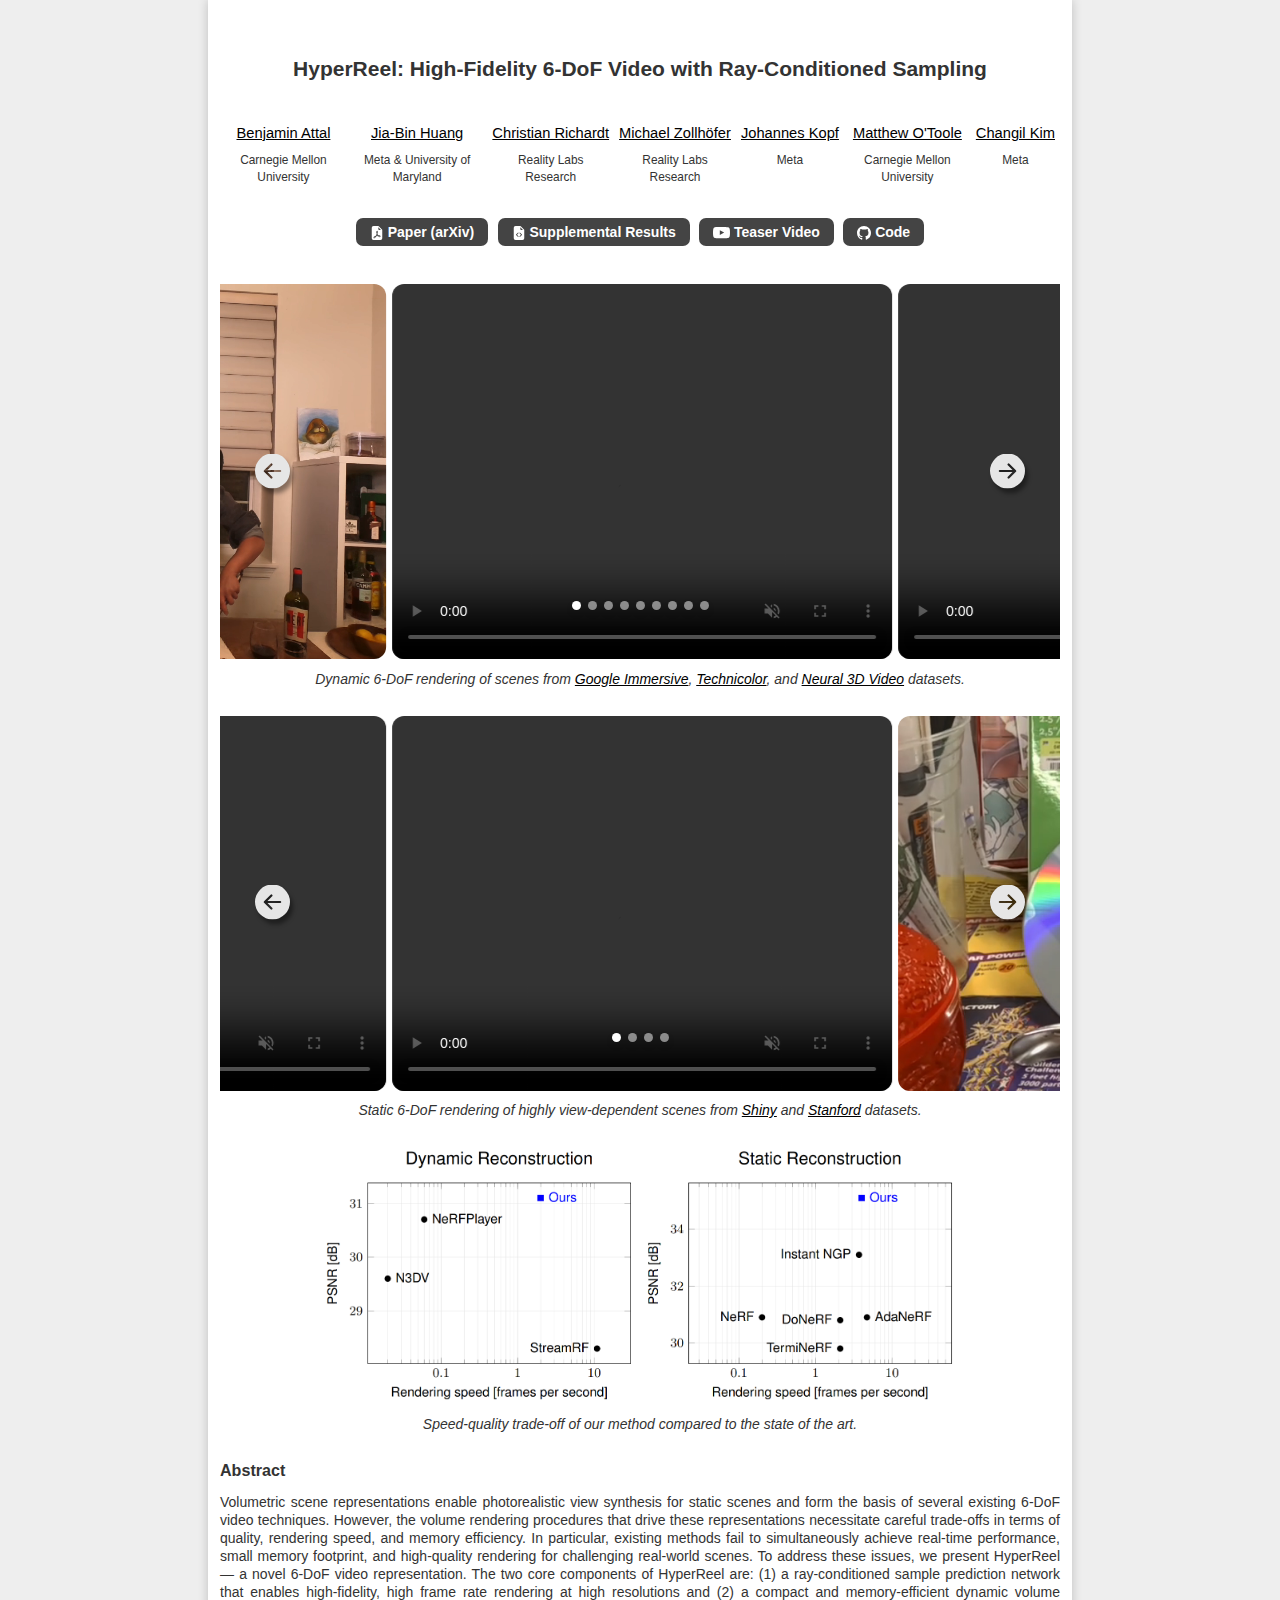
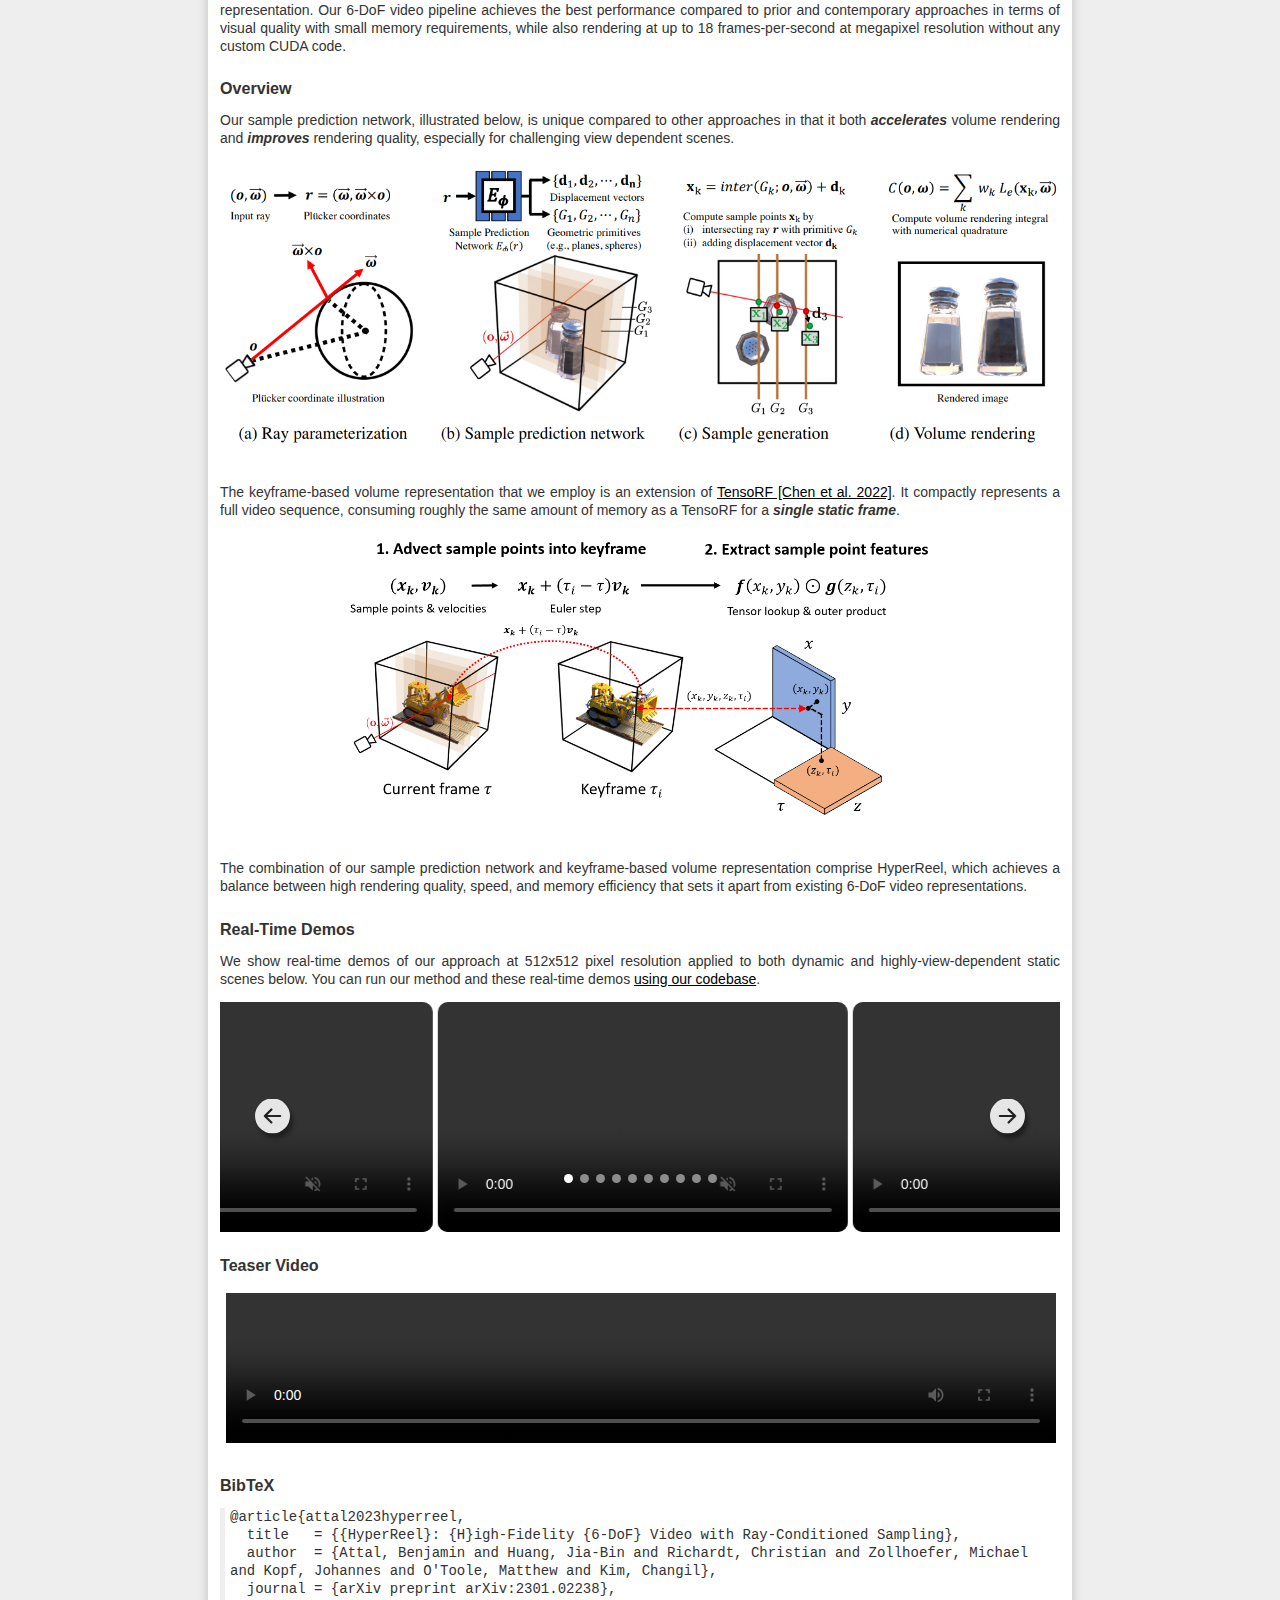
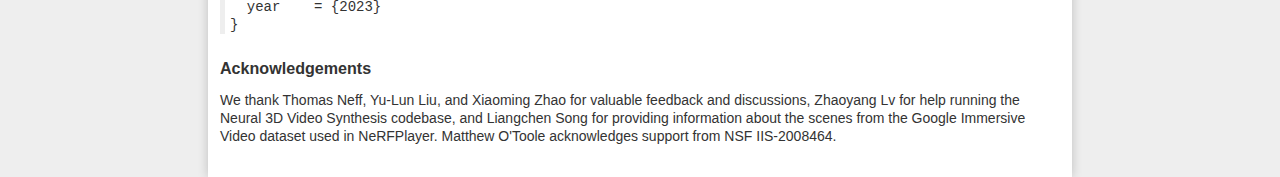
==== commit 9de71dce: "HypeReel -> HyperReel on index.html" ====
--- a/index.html
+++ b/index.html
@@ -223,7 +223,7 @@
     <br>
     <br>
 
-    The combination of our sample prediction network and keyframe-based volume representation comprise HypeReel, which achieves a balance between high rendering quality, speed, and memory efficiency
+    The combination of our sample prediction network and keyframe-based volume representation comprise HyperReel, which achieves a balance between high rendering quality, speed, and memory efficiency
     that sets it apart from existing 6-DoF video representations.
   </p>
 </div>
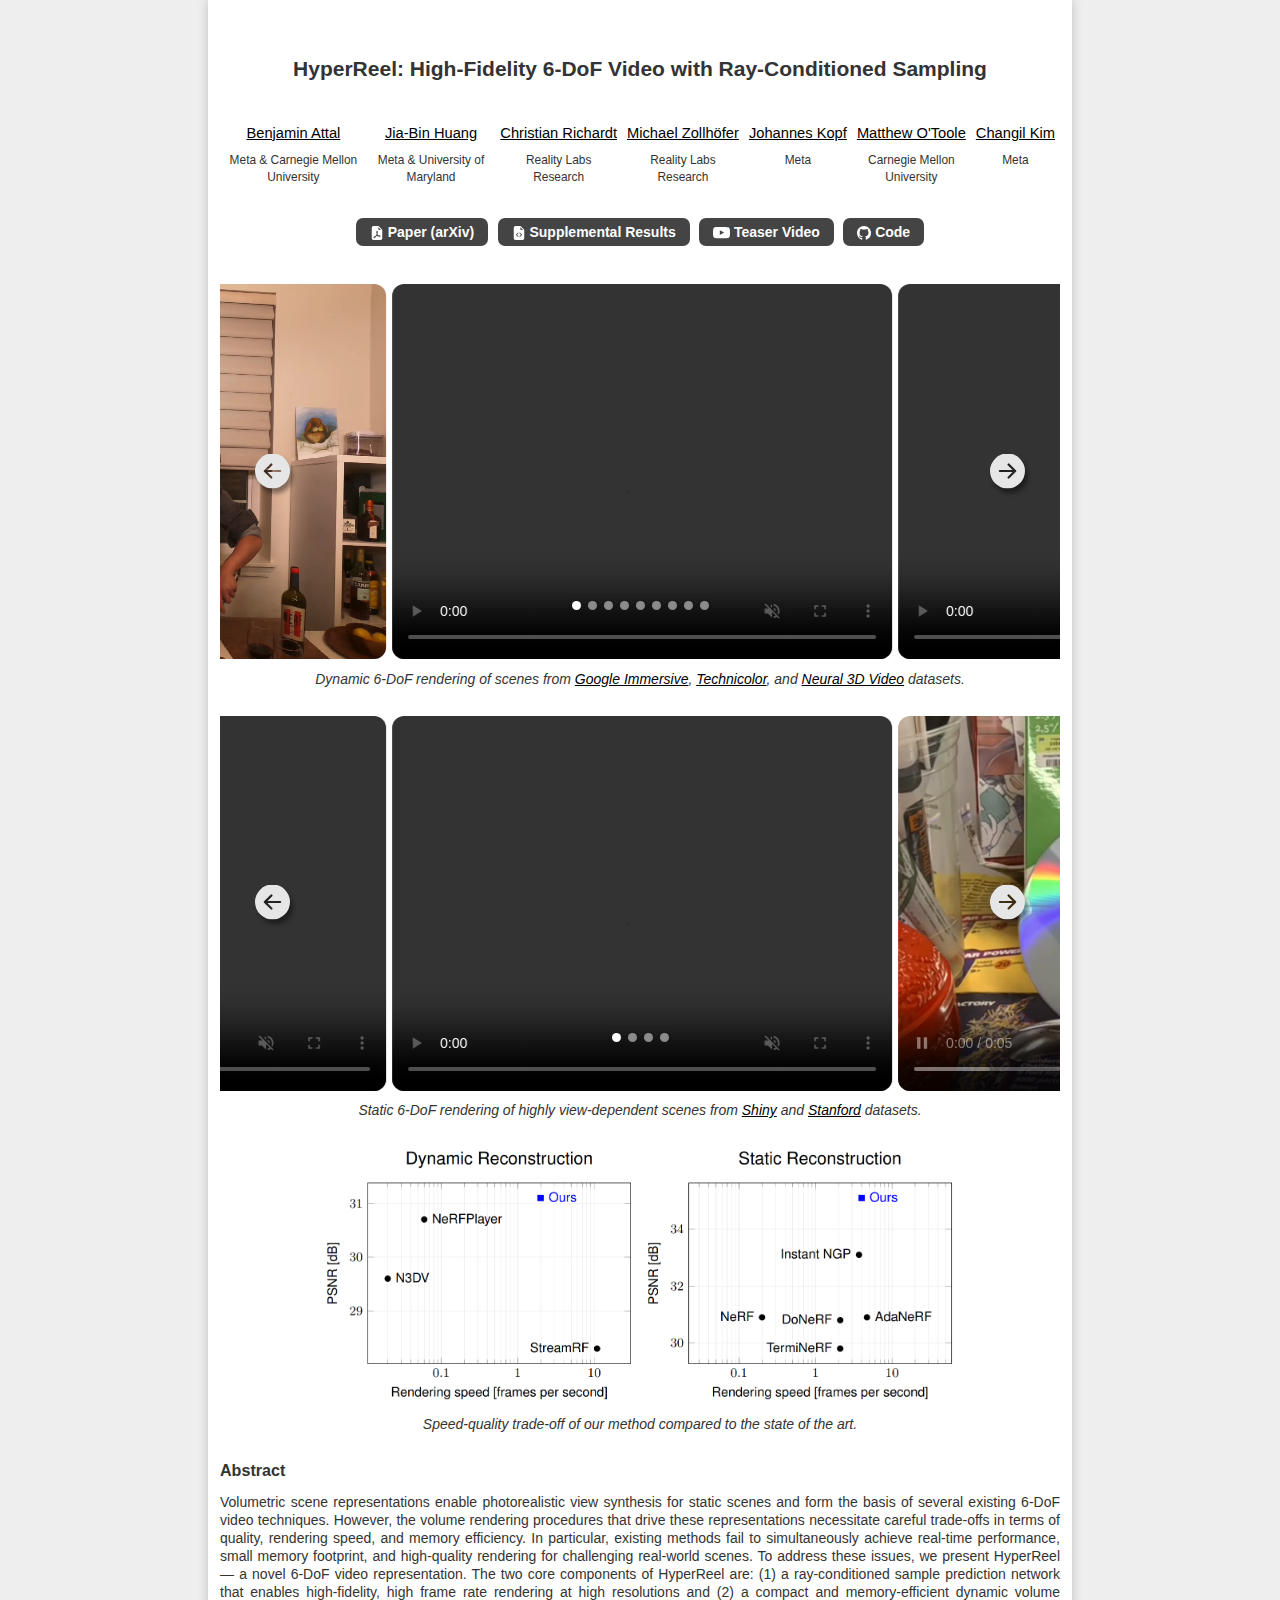
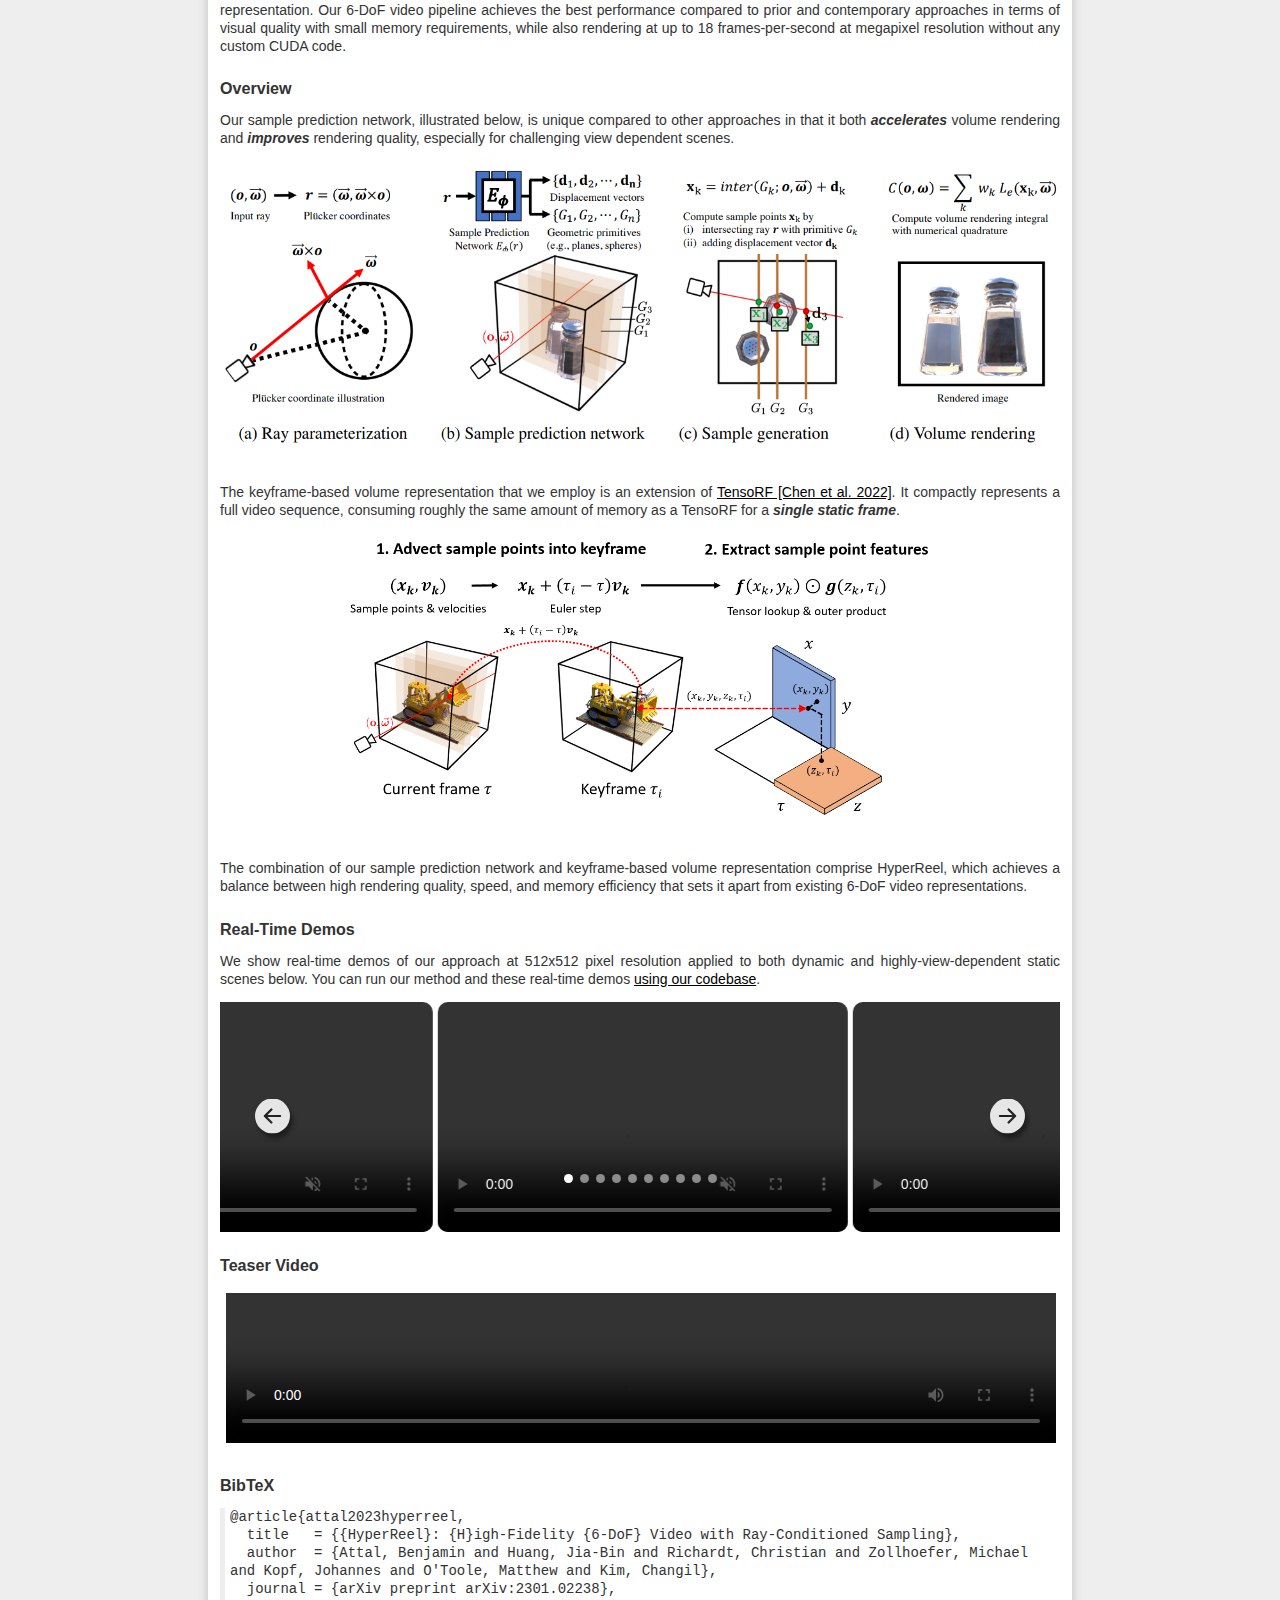
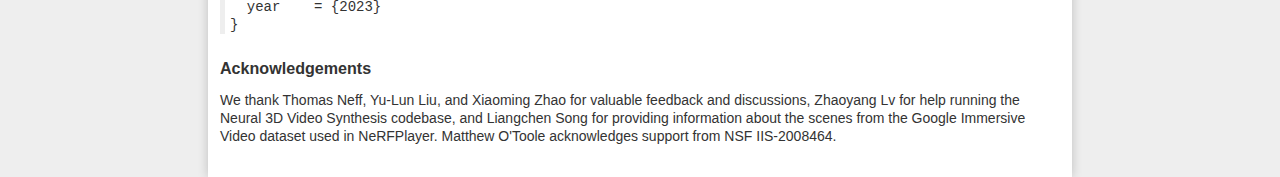
==== commit ffd9d9ec: "updating affiliation" ====
--- a/index.html
+++ b/index.html
@@ -46,7 +46,7 @@
 <div class="authors">
   <div>
     <p><a href="https://www.battal.me/">Benjamin Attal</a></p>
-    <p>Carnegie Mellon University</p>
+    <p>Meta &amp; Carnegie Mellon University</p>
   </div>
   <div>
     <p><a href="https://jbhuang0604.github.io/">Jia-Bin Huang</a></p>
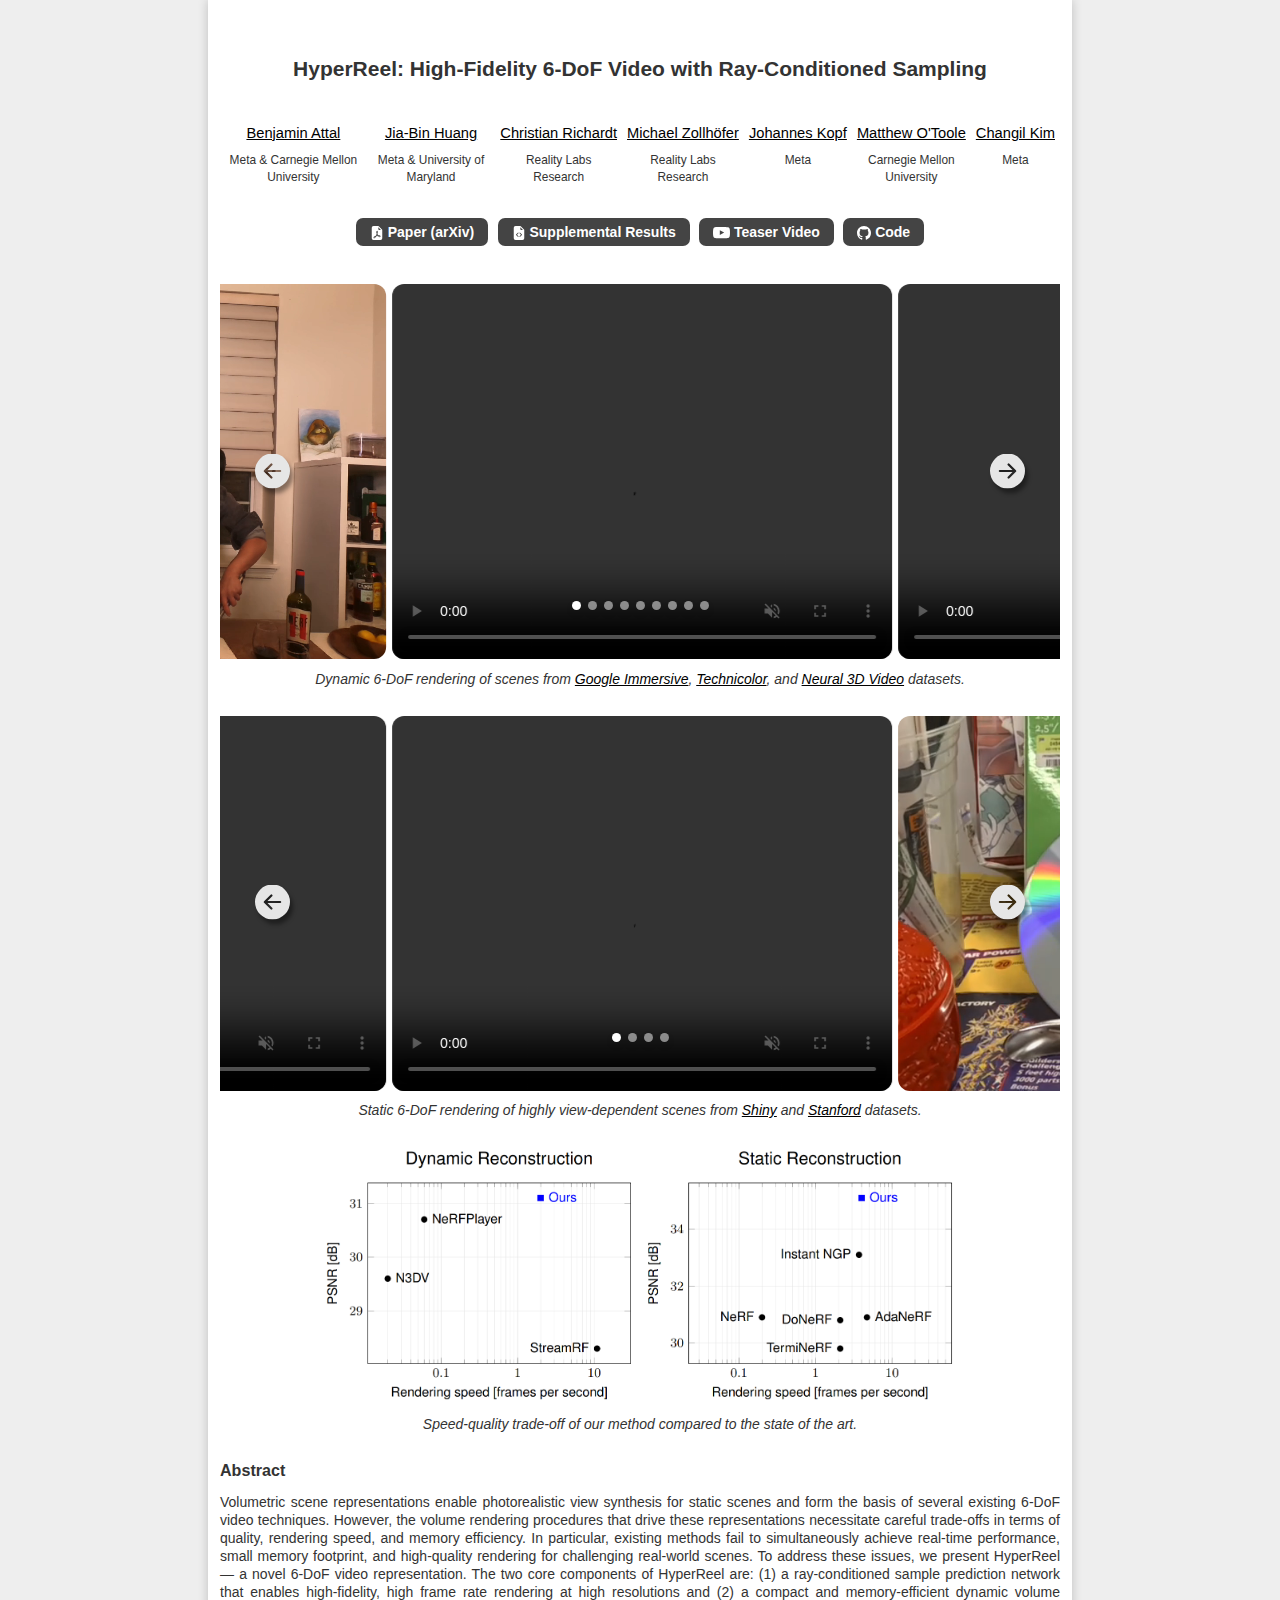
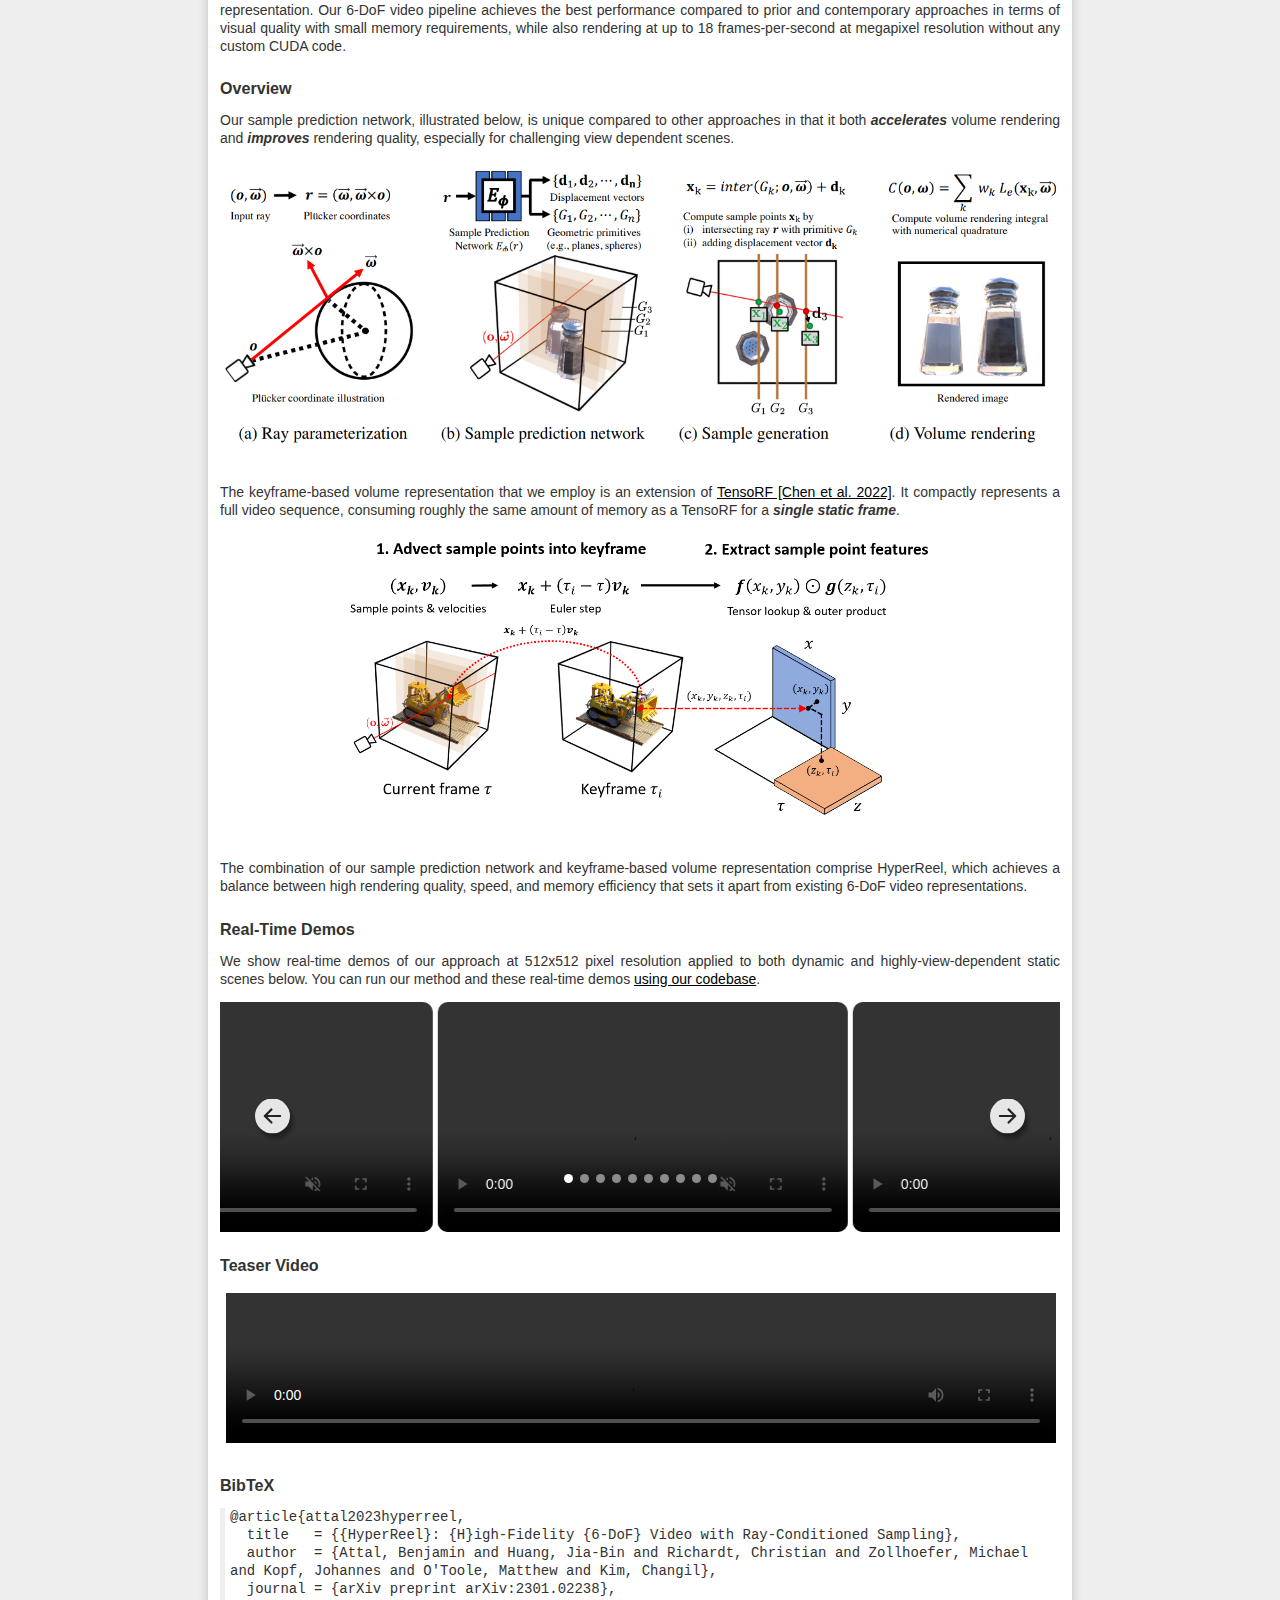
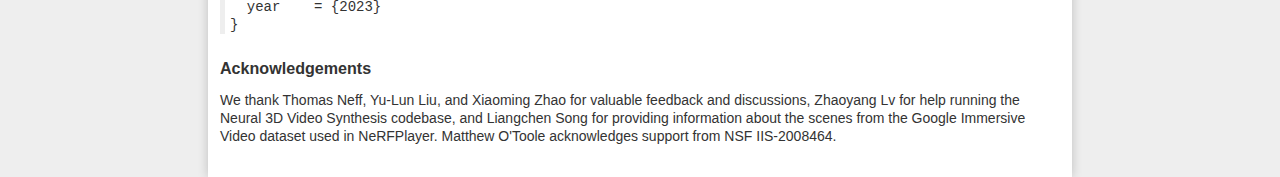
==== commit dc200069: "Update index.html" ====
--- a/index.html
+++ b/index.html
@@ -205,7 +205,7 @@
 <div class="justify">
   <p>
     Our sample prediction network, illustrated below, is unique compared to other approaches in that it
-    both <em>accelerates</em> volume rendering and <em>improves</em> rendering quality,</li>
+    both <em>accelerates</em> volume rendering and <em>improves</em> rendering quality,
     especially for challenging view dependent scenes.
 
     <br>
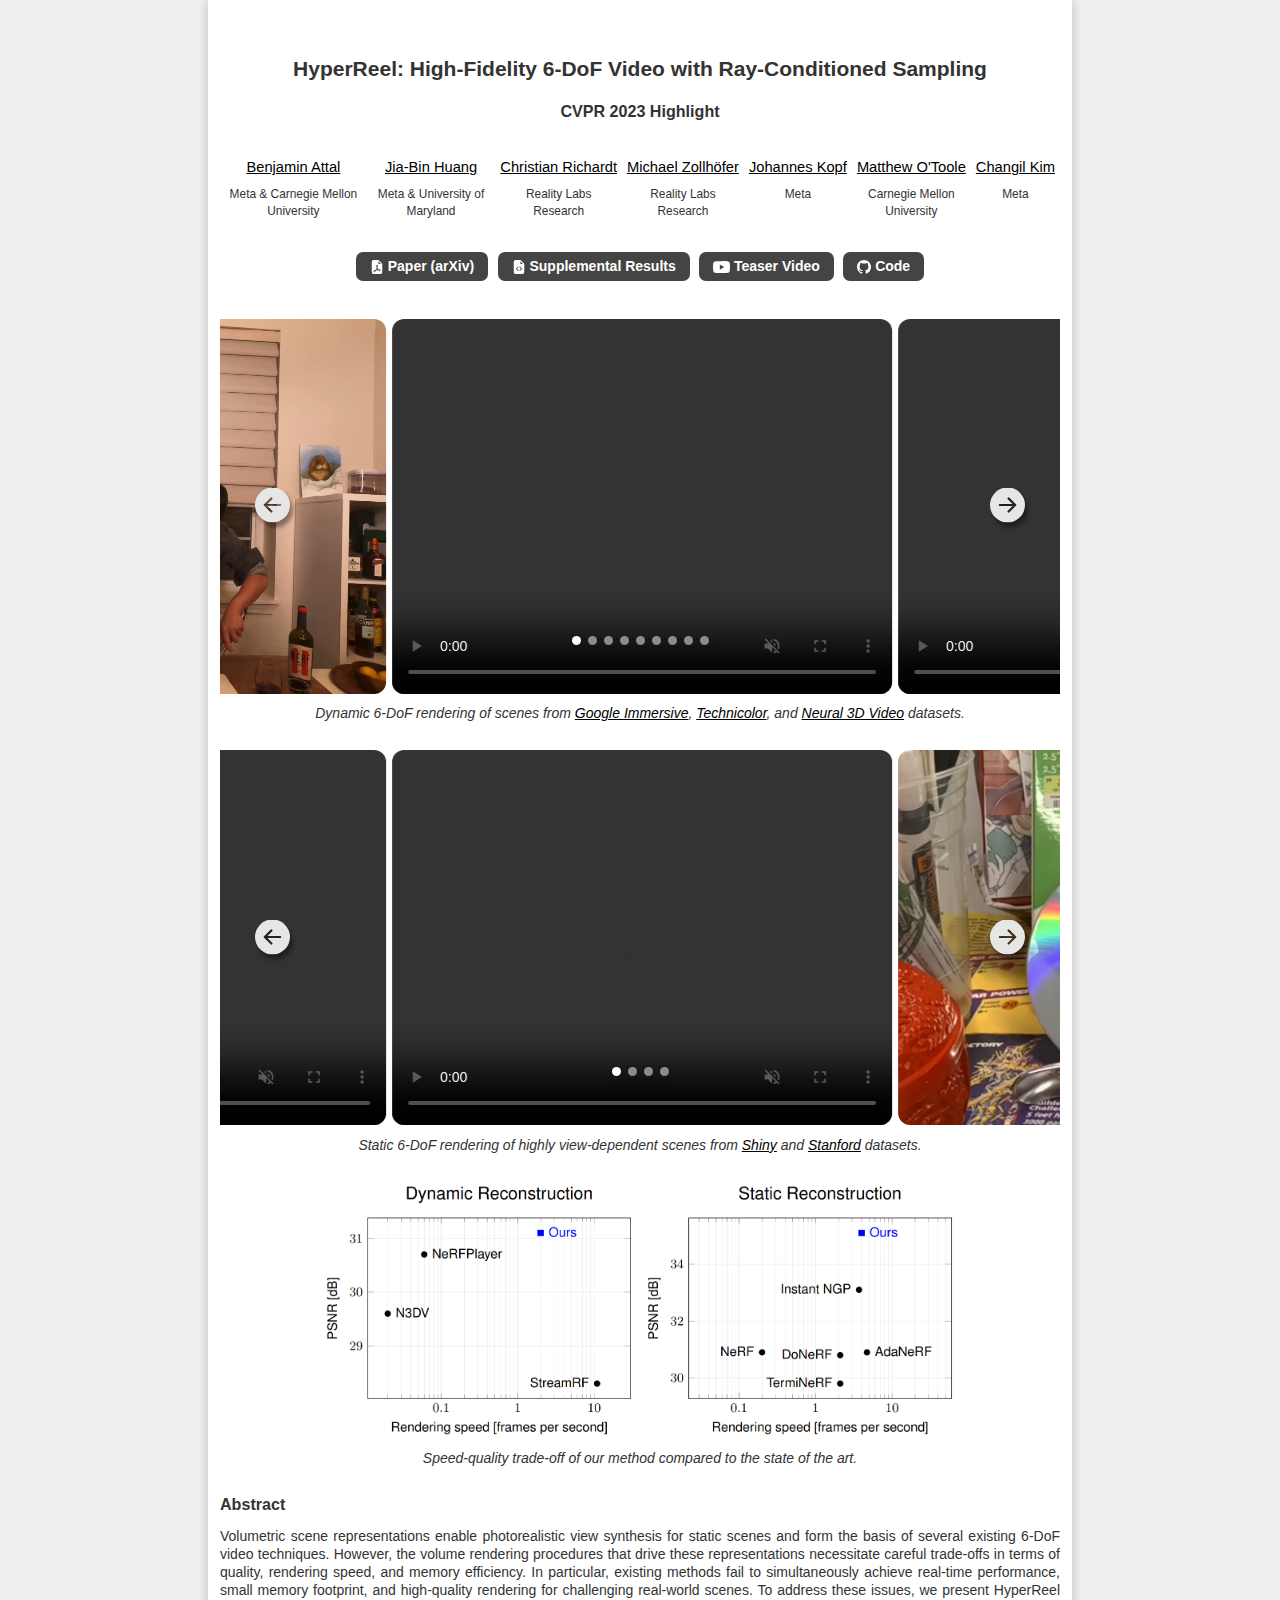
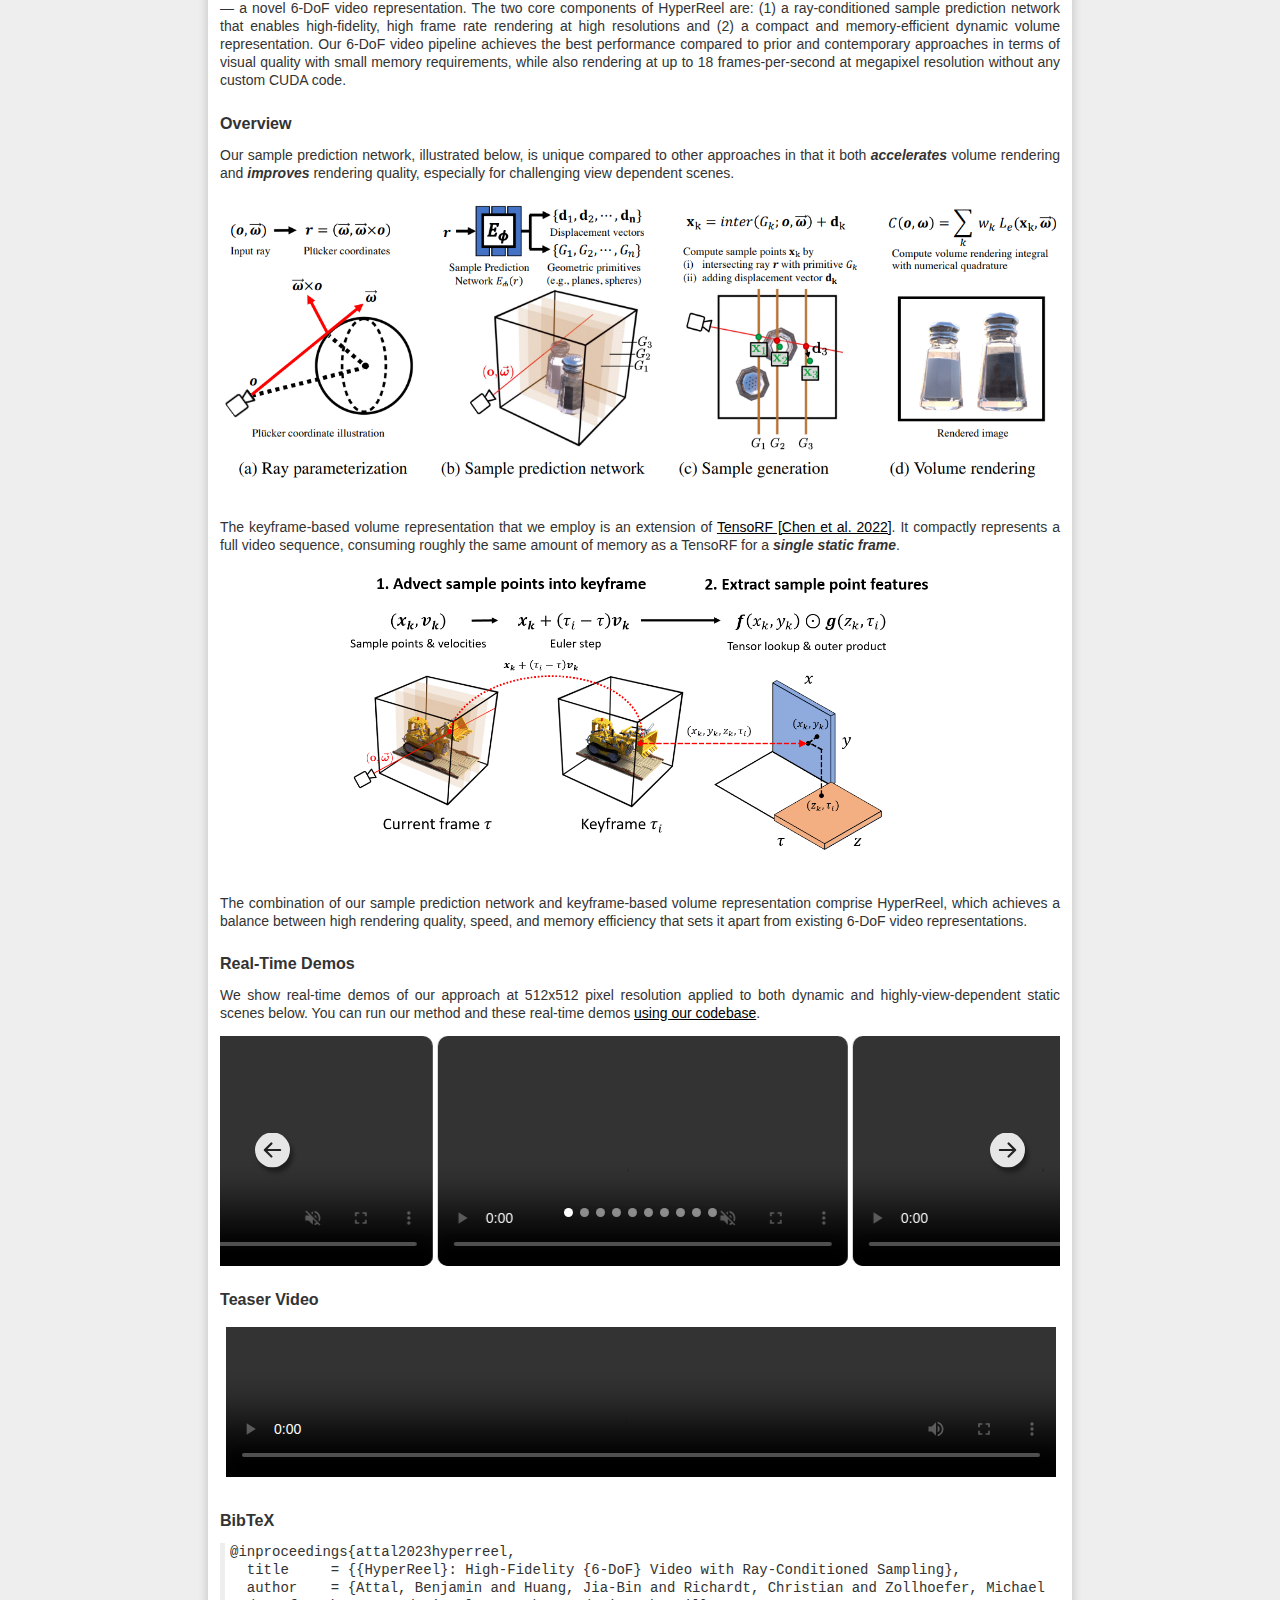
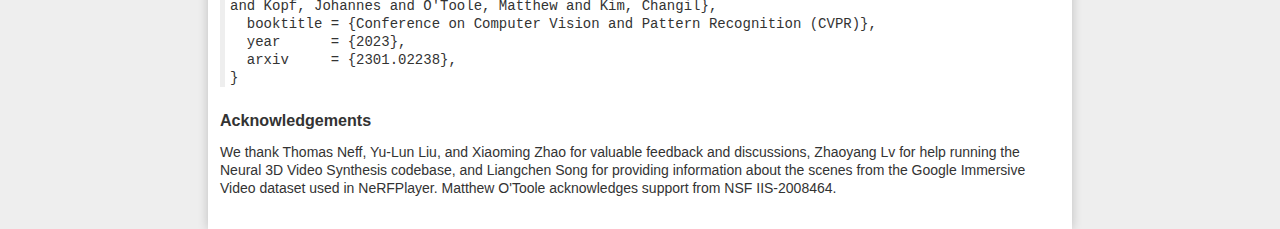
==== commit 51dfc84c: "CVPR 2023" ====
--- a/index.html
+++ b/index.html
@@ -43,6 +43,7 @@
 </head>
 <body>
 <h1 class="center">HyperReel: High-Fidelity 6-DoF Video with Ray-Conditioned Sampling</h1>
+<h2 class="center">CVPR 2023 Highlight</h2>
 <div class="authors">
   <div>
     <p><a href="https://www.battal.me/">Benjamin Attal</a></p>
@@ -318,11 +319,12 @@
 </div>
 
 <h2>BibTeX</h2>
-<pre><code>@article{attal2023hyperreel,
-  title   = {{HyperReel}: {H}igh-Fidelity {6-DoF} Video with Ray-Conditioned Sampling},
-  author  = {Attal, Benjamin and Huang, Jia-Bin and Richardt, Christian and Zollhoefer, Michael and Kopf, Johannes and O'Toole, Matthew and Kim, Changil},
-  journal = {arXiv preprint arXiv:2301.02238},
-  year    = {2023}
+<pre><code>@inproceedings{attal2023hyperreel,
+  title     = {{HyperReel}: High-Fidelity {6-DoF} Video with Ray-Conditioned Sampling},
+  author    = {Attal, Benjamin and Huang, Jia-Bin and Richardt, Christian and Zollhoefer, Michael and Kopf, Johannes and O'Toole, Matthew and Kim, Changil},
+  booktitle = {Conference on Computer Vision and Pattern Recognition (CVPR)},
+  year      = {2023},
+  arxiv     = {2301.02238},
 }</code></pre>
 
 <h2>Acknowledgements</h2>
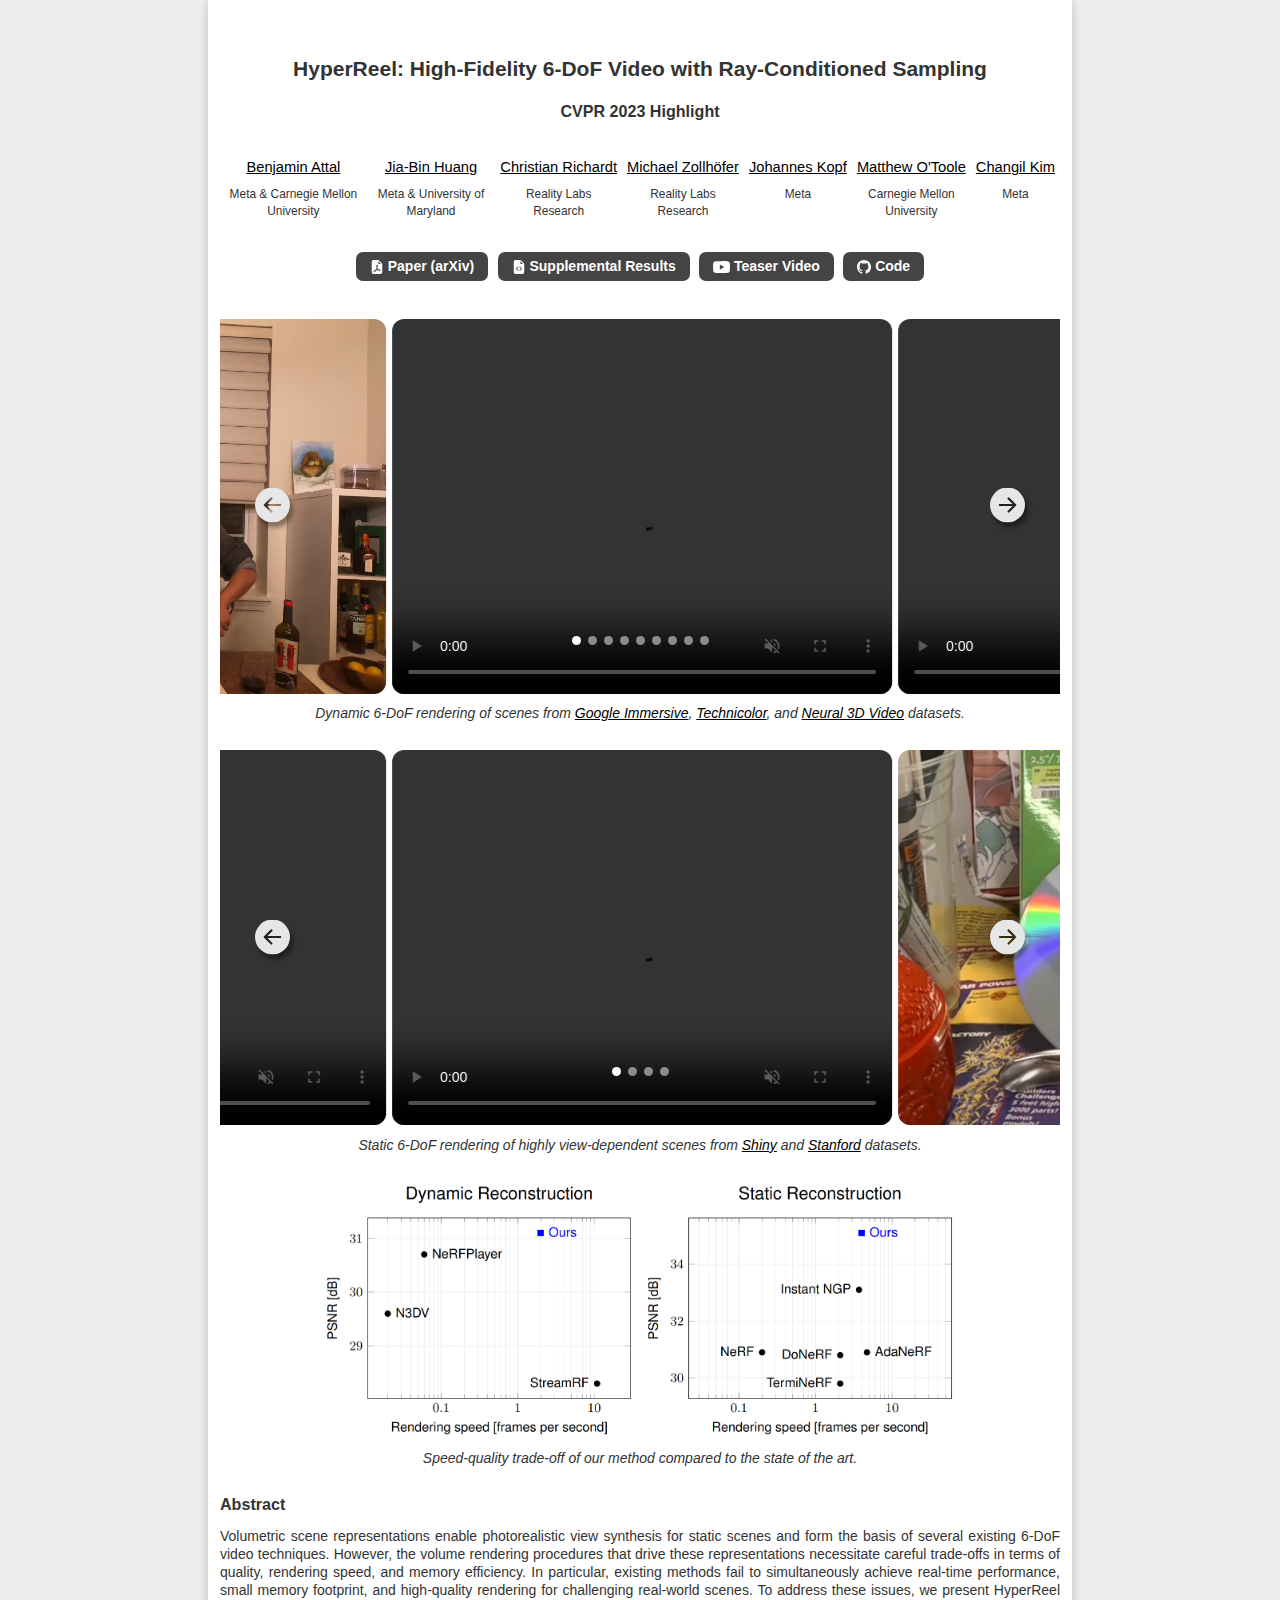
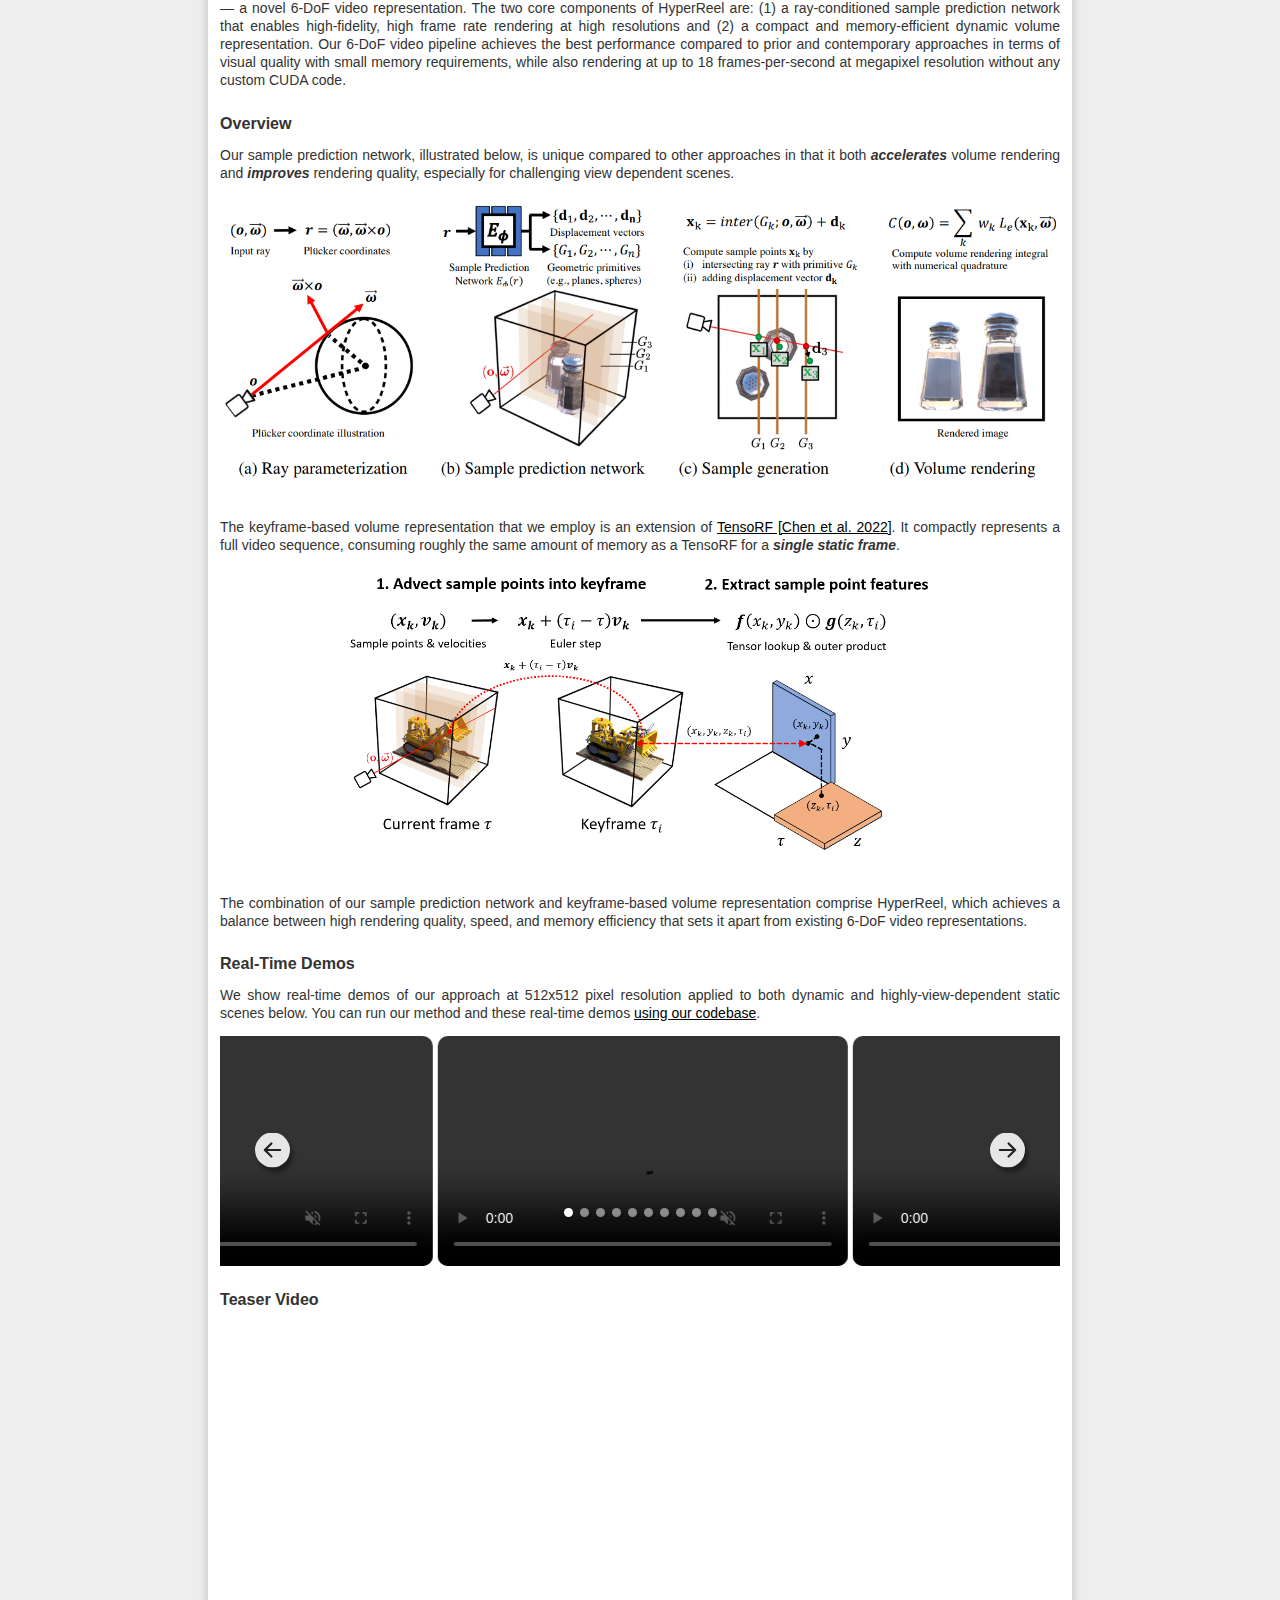
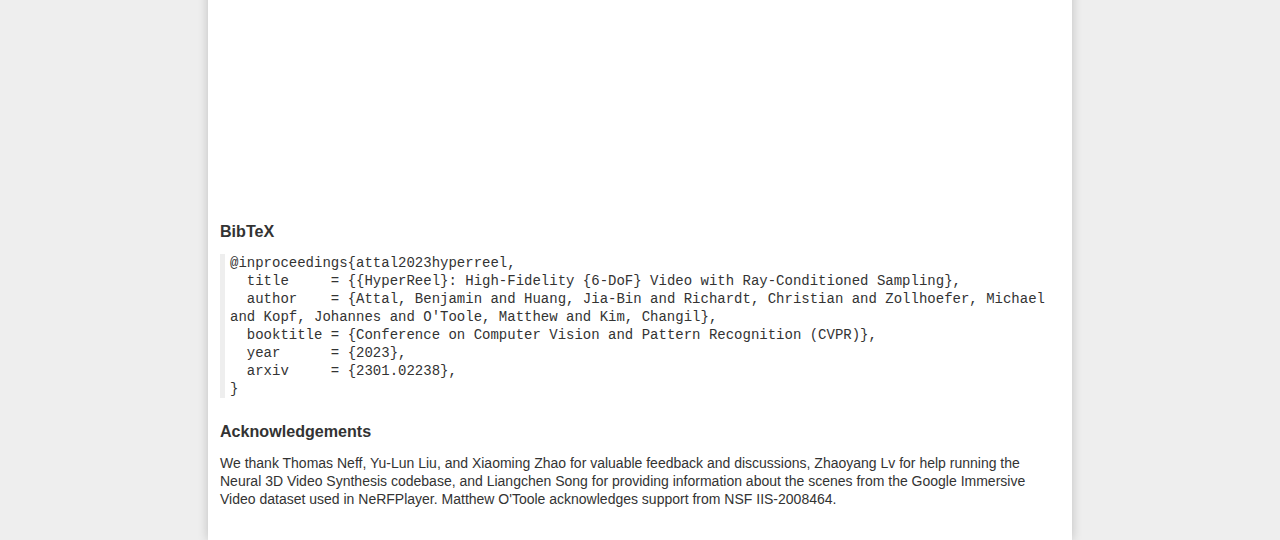
==== commit 5a195619: "Update teaser video" ====
--- a/index.html
+++ b/index.html
@@ -313,9 +313,9 @@
 
 <h2 id="teaser-video">Teaser Video</h2>
 <div class="center">
-  <video controls style="width: 830px;" class="no-result">
-    <source src="figures/hyperreel.mp4" type="video/mp4"/>
-  </video>
+<div style="margin-left: auto; margin-right: auto; text-align: center;">
+	<iframe width="840" height="472" src="https://www.youtube.com/embed/8vi5K8pTM3c" title="YouTube video player" frameborder="0" allow="accelerometer; autoplay; clipboard-write; encrypted-media; gyroscope; picture-in-picture; web-share" allowfullscreen></iframe>
+</div>
 </div>
 
 <h2>BibTeX</h2>
